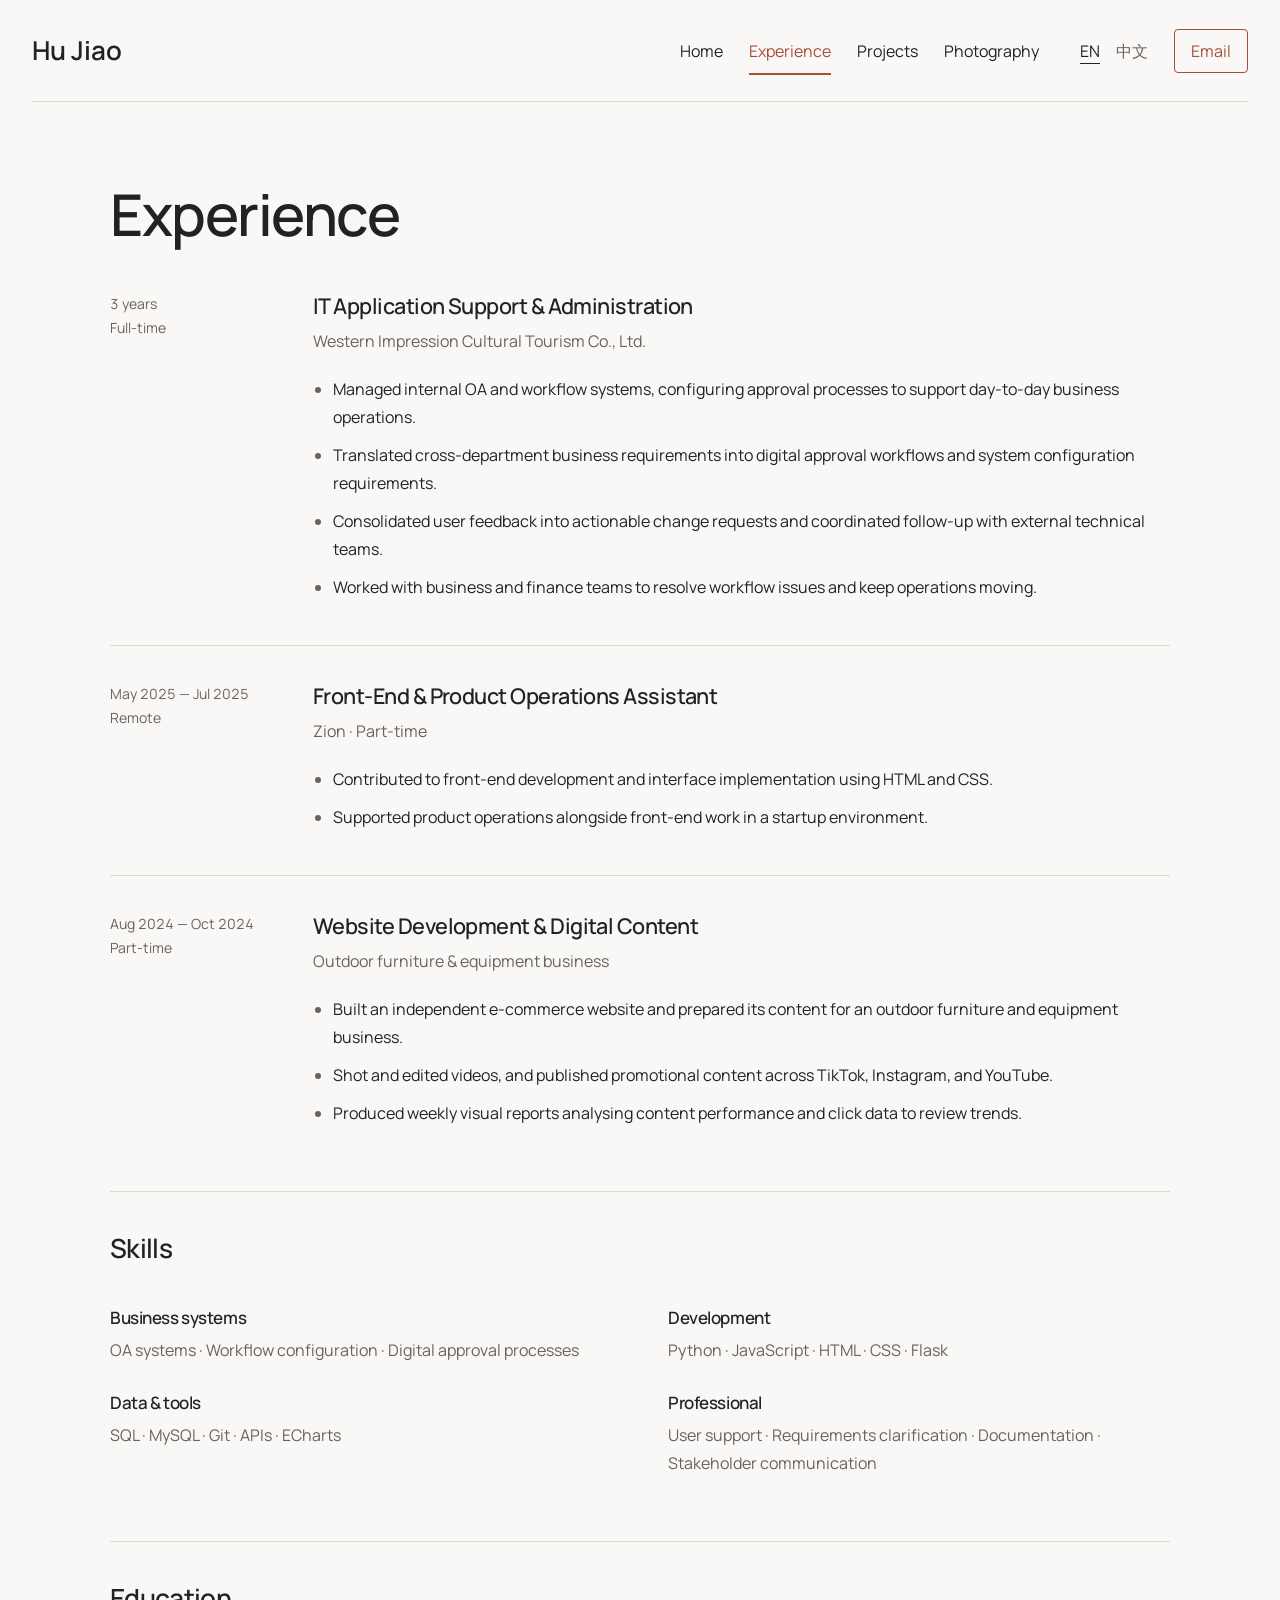
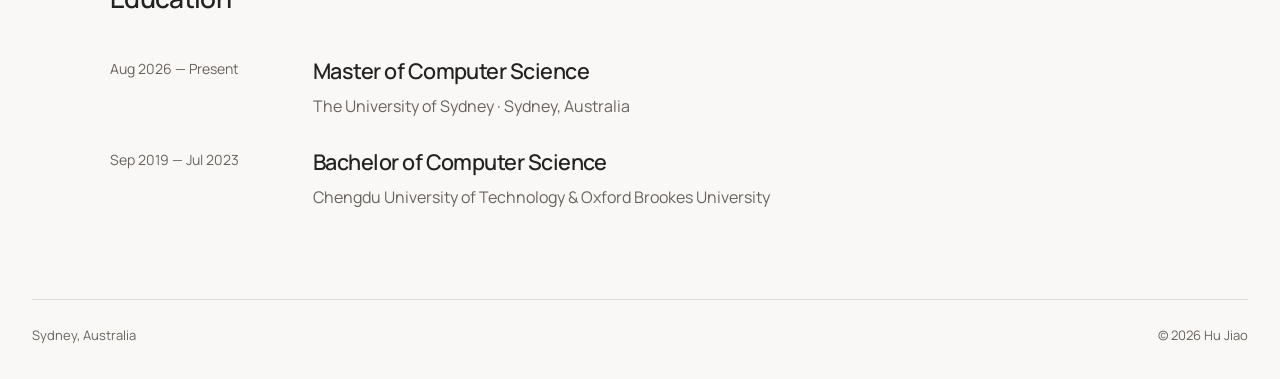
==== experience.html @ 00cbcf2a "Clarify application support role title in both languages" ====
<!doctype html>
<html lang="en">
  <head>
    <meta charset="UTF-8" />
    <!-- 在正文解析前处理旧链接和语言偏好；不隐藏正文，不等待外部脚本。 -->
    <script>
      (() => {
        const url = new URL(location.href);
        const explicit = url.searchParams.get("lang");
        const current = document.documentElement.lang;
        // 主地址默认英文；明确的中文页面或语言参数保留中文。
        const language = explicit === "en" || explicit === "zh-CN" ? explicit : current;
        if (language === current) return;
        const filename = url.pathname.split("/").pop() || "index.html";
        const base = filename.replace(/\.zh\.html$/, ".html");
        url.pathname = url.pathname.slice(0, url.pathname.lastIndexOf("/") + 1)
          + (language === "zh-CN" ? base.replace(/\.html$/, ".zh.html") : base);
        url.searchParams.set("lang", language);
        location.replace(url.href);
      })();
    </script>

    <meta name="viewport" content="width=device-width, initial-scale=1" />
    <meta name="description" content="Hu Jiao — computer science student working across practical software, business systems, and digital projects." />
    <title>Hu Jiao — Experience</title>
    <link rel="stylesheet" href="site.css" />
    <script src="site-content.js" defer></script>
    <script src="script.js" defer></script>
  </head>
  <body data-page="experience">
    <!--
      THESIS: A personal website, not a recruitment landing page.
      OWN-WORLD: Near-white, warm charcoal, restrained terracotta; Manrope and native Chinese type.
      STORY: Meet Hu Jiao, then explore experience, projects, and photography on separate pages.
      FIRST VIEWPORT: A balanced reading column, modest name, personal subtitle, bio and contact.
      FORM: User-approved white preview, with subsequently approved copy and independent pages.
    -->
    <a class="skip-link" href="#main" data-i18n="skip">Skip to main content</a>

    <header class="site-header">
      <a class="brand" href="index.html?lang=en" aria-label="Hu Jiao, home" data-i18n-aria="brandLabel">
        <span data-i18n="profileName">Hu Jiao</span>
      </a>

      <nav class="primary-nav" id="primary-nav" aria-label="Primary navigation" data-i18n-aria="navLabel">
        <a href="index.html?lang=en" data-page="home" data-i18n="navProfile">Home</a>
        <a href="experience.html?lang=en" data-page="experience" data-i18n="navExperience">Experience</a>
        <a href="projects.html?lang=en" data-page="projects" data-i18n="navProject">Projects</a>
        <a href="photography.html?lang=en" data-page="photography" data-i18n="navGallery">Photography</a>
      </nav>

      <div class="header-actions">
        <button class="mobile-menu-toggle" type="button" aria-expanded="false" aria-controls="primary-nav" data-i18n-aria="menuLabel" aria-label="Navigation menu">
          <svg viewBox="0 0 24 24" aria-hidden="true"><path d="M4 8h16M4 16h16" /></svg>
        </button>
        <div class="language-switcher" role="group" aria-label="Language" data-i18n-aria="languageLabel">
          <button type="button" data-lang="en" aria-pressed="true">EN</button>
          <button type="button" data-lang="zh-CN" aria-pressed="false">中文</button>
        </div>
        <a class="header-email" href="mailto:jiaohu368@gmail.com" data-i18n="contactShort">Email</a>
      </div>
    </header>

    <main id="main" class="page page-experience">
      <section class="resume-section section-observer" id="experience" aria-labelledby="experience-title">
        <header class="section-header">
          <h1 id="experience-title" data-i18n="experienceTitle">Experience</h1>
        </header>
        <div class="section-content timeline">
          <article class="timeline-item">
            <div class="timeline-meta">
              <time data-i18n="job1Date">3 years</time>
              <span data-i18n="job1Place">Full-time</span>
            </div>
            <div class="timeline-main">
              <h3 data-i18n="job1Title">IT Application Support &amp; Administration</h3>
              <p class="organization" data-i18n="job1Company">Western Impression Cultural Tourism Co., Ltd.</p>
              <ul>
                <li data-i18n="job1Bullet1">Managed internal OA and workflow systems, configuring approval processes to support day-to-day business operations.</li>
                <li data-i18n="job1Bullet2">Translated cross-department business requirements into digital approval workflows and system configuration requirements.</li>
                <li data-i18n="job1Bullet3">Consolidated user feedback into actionable change requests and coordinated follow-up with external technical teams.</li>
                <li data-i18n="job1Bullet4">Worked with business and finance teams to resolve workflow issues and keep operations moving.</li>
              </ul>
            </div>
          </article>

          <article class="timeline-item">
            <div class="timeline-meta">
              <time data-i18n="job2Date">May 2025 — Jul 2025</time>
              <span data-i18n="job2Place">Remote</span>
            </div>
            <div class="timeline-main">
              <h3 data-i18n="job2Title">Front-End & Product Operations Assistant</h3>
              <p class="organization" data-i18n="job2Company">Zion · Part-time</p>
              <ul>
                <li data-i18n="job2Bullet1">Contributed to front-end development and interface implementation using HTML and CSS.</li>
                <li data-i18n="job2Bullet2">Supported product operations alongside front-end work in a startup environment.</li>
              </ul>
            </div>
          </article>

          <article class="timeline-item">
            <div class="timeline-meta">
              <time data-i18n="job3Date">Aug 2024 — Oct 2024</time>
              <span data-i18n="job3Place">Part-time</span>
            </div>
            <div class="timeline-main">
              <h3 data-i18n="job3Title">Website Development & Digital Content</h3>
              <p class="organization" data-i18n="job3Company">Outdoor furniture & equipment business</p>
              <ul>
                <li data-i18n="job3Bullet1">Built an independent e-commerce website and prepared its content for an outdoor furniture and equipment business.</li>
                <li data-i18n="job3Bullet2">Shot and edited videos, and published promotional content across TikTok, Instagram, and YouTube.</li>
                <li data-i18n="job3Bullet3">Produced weekly visual reports analysing content performance and click data to review trends.</li>
              </ul>
            </div>
          </article>
        </div>
      </section>      <section class="resume-section section-observer" id="skills" aria-labelledby="skills-title">
        <header class="section-header">
          <h2 id="skills-title" data-i18n="skillsTitle">Skills</h2>
        </header>
        <div class="section-content skill-groups">
          <div class="skill-group">
            <h3 data-i18n="businessSystems">Business systems</h3>
            <p data-i18n="businessSystemsList">OA systems · Workflow configuration · Digital approval processes</p>
          </div>
          <div class="skill-group">
            <h3 data-i18n="development">Development</h3>
            <p>Python · JavaScript · HTML · CSS · Flask</p>
          </div>
          <div class="skill-group">
            <h3 data-i18n="dataTools">Data & tools</h3>
            <p>SQL · MySQL · Git · APIs · ECharts</p>
          </div>
          <div class="skill-group">
            <h3 data-i18n="professionalSkills">Professional</h3>
            <p data-i18n="professionalSkillsList">User support · Requirements clarification · Documentation · Stakeholder communication</p>
          </div>
        </div>
      </section>      <section class="resume-section section-observer" id="education" aria-labelledby="education-title">
        <header class="section-header">
          <h2 id="education-title" data-i18n="educationTitle">Education</h2>
        </header>
        <div class="section-content education-list">
          <article>
            <time data-i18n="mastersDate">Aug 2026 — Present</time>
            <div>
              <h3 data-i18n="mastersName">Master of Computer Science</h3>
              <p data-i18n="mastersSchool">The University of Sydney · Sydney, Australia</p>
            </div>
          </article>
          <article>
            <time data-i18n="bachelorsDate">Sep 2019 — Jul 2023</time>
            <div>
              <h3 data-i18n="bachelorsName">Bachelor of Computer Science</h3>
              <p data-i18n="bachelorsSchool">Chengdu University of Technology & Oxford Brookes University</p>
            </div>
          </article>
        </div>
      </section>
    </main>
    <footer class="site-footer">
      <p data-i18n="location">Sydney, Australia</p>
      <p>© <span id="year"></span> <span data-i18n="profileName">Hu Jiao</span></p>
    </footer>
  </body>
</html>
---- site.css ----
/* 公共样式：四个独立页面共享。近白底 + 陶土色；不使用滚动吸附。 */
@font-face { font-family: Manrope; src: url('assets/fonts/Manrope-Variable.ttf') format('truetype'); font-weight: 400 800; font-display: swap; }
:root { --paper: #f9f8f6; --ink: #222222; --muted: #69635e; --accent: #a64f38; --line: #dedad5; --soft: #f5f3f0; --ease: cubic-bezier(.16,1,.3,1); }
* { box-sizing: border-box; }
html { scroll-behavior: smooth; scrollbar-color: #b5aaa2 var(--paper); }
body { margin: 0; background: var(--paper); color: var(--ink); font: 16px/1.75 Manrope,'PingFang SC','Microsoft YaHei',sans-serif; }
body.is-zh { font-family: 'PingFang SC','Microsoft YaHei',Manrope,sans-serif; line-height: 1.9; }
::selection { background: #edd9cf; color: var(--ink); }
a { color: inherit; text-underline-offset: 5px; }
button { font: inherit; color: inherit; cursor: pointer; }
:focus-visible { outline: 2px solid var(--accent); outline-offset: 5px; }
svg { width: 20px; height: 20px; fill: none; stroke: currentColor; stroke-width: 1.6; }
h1,h2,h3,h4,p { margin: 0; }
h1,h2,h3 { font-weight: 550; letter-spacing: -.025em; line-height: 1.25; text-wrap: balance; }
h1 { font-size: clamp(2.6rem,5vw,3.6rem); }
h2 { font-size: 1.65rem; }
h3 { font-size: 1.35rem; }
.is-zh h1,.is-zh h2,.is-zh h3 { letter-spacing: 0; }
.skip-link { position: absolute; top: -100px; left: 20px; padding: 12px; background: var(--ink); color: white; z-index: 20; }
.skip-link:focus { top: 10px; }
/* 导航与语言 */
.site-header { max-width: 1240px; margin: auto; min-height: 102px; padding: 20px 0; display: flex; align-items: center; gap: 32px; border-bottom: 1px solid var(--line); }
.brand { font-size: 26px; font-weight: 600; text-decoration: none; margin-right: auto; white-space: nowrap; }
.primary-nav { display: flex; gap: 26px; }
.primary-nav a { position: relative; display: block; padding: 10px 0; text-decoration: none; }
.primary-nav a::after { content: ''; position: absolute; bottom: 0; left: 0; width: 100%; height: 2px; background: var(--accent); transform: scaleX(0); transform-origin: left; transition: transform 220ms var(--ease); }
.primary-nav a:hover::after,.primary-nav a[aria-current]::after { transform: scaleX(1); }
.primary-nav a[aria-current],.primary-nav a:hover { color: var(--accent); }
.header-actions { display: flex; align-items: center; gap: 22px; }
.language-switcher { display: flex; align-items: center; gap: 3px; }
.language-switcher button { border: 0; background: none; min-height: 44px; min-width: 38px; padding: 4px; color: var(--muted); }
.language-switcher button[aria-pressed=true] { color: var(--ink); text-decoration: underline; text-underline-offset: 6px; }
.header-email { border: 1px solid var(--accent); color: var(--accent); padding: 7px 16px; text-decoration: none; border-radius: 4px; }
.mobile-menu-toggle { display: none; border: 0; background: none; width: 44px; height: 44px; align-items: center; justify-content: center; }
/* 首页：介绍为主，不重复导航，不摆空白作品卡。 */
.page { max-width: 1060px; margin: 0 auto; padding: 76px 0 88px; animation: arrive 420ms var(--ease) both; }
.page-home { max-width: 1240px; padding: 90px 0 0; }
.home-intro { max-width: 820px; margin-inline: auto; padding-bottom: 96px; }
.home-intro .intro-copy { max-width: 820px; color: #454545; }
.home-story { display: grid; grid-template-columns: .85fr 1.15fr; gap: 64px; padding: 60px 0; border-top: 1px solid var(--line); }
.home-story h2 { font-size: clamp(1.5rem, 2.6vw, 2rem); }
.home-story-copy { max-width: 65ch; font-size: 18px; color: #454545; }
.story-link { display: inline-flex; align-items: center; gap: 8px; color: var(--accent); margin-top: 24px; text-decoration: none; }
.story-link:hover { text-decoration: underline; }
@media (max-width: 600px) {
  .home-intro { padding-bottom: 56px; }
  .home-story { grid-template-columns: 1fr; gap: 20px; padding: 36px 0; }
  .home-story-copy { font-size: 17px; }
}
.home-intro h1 { margin-bottom: 16px; }
.hero-subtitle { font-size: clamp(1.4rem,3vw,2rem); line-height: 1.4; letter-spacing: -.02em; }
.intro-copy { margin-top: 32px; font-size: 19px; line-height: 1.8; max-width: 68ch; }
.intro-copy p + p { margin-top: 22px; }
.contact-row { display: flex; align-items: center; flex-wrap: wrap; gap: 24px; margin-top: 36px; }
.contact-button { display: inline-flex; align-items: center; justify-content: center; gap: 14px; padding: 12px 21px; border-radius: 4px; background: var(--accent); color: white; text-decoration: none; transition: background 180ms,transform 220ms var(--ease); }
.contact-button:hover { background: #853d2b; transform: translateY(-2px); }
.plain-email { text-decoration: none; overflow-wrap: anywhere; }
.plain-email:hover { color: var(--accent); text-decoration: underline; }
.site-footer { max-width: 1240px; margin: auto; border-top: 1px solid var(--line); padding: 24px 0 32px; display: flex; justify-content: space-between; gap: 20px; color: var(--muted); font-size: 13px; }
/* 经历：职责、技能、教育分开编排。 */
.section-header { margin-bottom: 42px; }
.resume-section + .resume-section { border-top: 1px solid var(--line); margin-top: 64px; padding-top: 40px; }
.timeline-item { display: grid; grid-template-columns: 165px 1fr; gap: 38px; }
.timeline-item + .timeline-item { margin-top: 44px; padding-top: 36px; border-top: 1px solid var(--line); }
.timeline-meta { display: flex; flex-direction: column; color: var(--muted); font-size: 14px; font-variant-numeric: tabular-nums; }
.organization { color: var(--muted); margin-top: 8px; }
.timeline-main ul,.project-deliverables ul { padding-left: 20px; margin: 20px 0 0; }
li + li { margin-top: 10px; }
li::marker { color: var(--muted); }
.skill-groups { display: grid; grid-template-columns: 1fr 1fr; gap: 28px 56px; }
.skill-group h3 { font-size: 17px; margin-bottom: 8px; }
.skill-group p { color: var(--muted); }
.education-list article { display: grid; grid-template-columns: 165px 1fr; gap: 38px; }
.education-list article + article { margin-top: 28px; }
.education-list time { color: var(--muted); font-size: 14px; }
.education-list p { color: var(--muted); margin-top: 8px; }
/* 项目：纯文字短案例，说明项目边界。 */
.project-case-card { display: grid; grid-template-columns: 1.1fr 1fr; gap: 36px 56px; }
.project-heading h3 { font-size: clamp(1.7rem,3vw,2.4rem); }
.project-subtitle { margin-top: 16px; }
.project-meta { color: var(--muted); font-size: 14px; margin-top: 8px; }
.project-case-summary { padding-top: 4px; }
.tech-list { display: flex; flex-wrap: wrap; gap: 6px 18px; list-style: none; padding: 0; margin-top: 24px; color: var(--muted); font-size: 13px; }
.tech-list li + li { margin-top: 0; }
.project-deliverables { grid-column: 1 / -1; padding: 32px 0; border-top: 1px solid var(--line); }
.project-deliverables h4 { font-size: 18px; font-weight: 550; }
.project-status { grid-column: 1 / -1; color: var(--muted); background: var(--soft); padding: 22px 26px; }
/* 摄影：gallery-data.js 管理专题；缺失照片不生成假图。 */
.gallery-intro { max-width: 65ch; font-size: 18px; margin-bottom: 48px; }
.gallery-album + .gallery-album { margin-top: 56px; padding-top: 32px; border-top: 1px solid var(--line); }
.gallery-album-description { color: var(--muted); font-size: 14px; white-space: pre-line; margin-top: 10px; margin-bottom: 24px; }
.gallery-grid { display: grid; grid-template-columns: 1fr 1fr; gap: 30px; }
.gallery-empty { color: var(--muted); grid-column: 1 / -1; padding: 24px 0; border-block: 1px solid var(--line); font-size: 14px; }
.gallery-preview { display: block; padding: 0; border: 0; background: none; width: 100%; overflow: hidden; }
.gallery-media { display: block; width: 100%; height: auto; transition: transform 350ms var(--ease); }
.gallery-card:last-child:nth-child(odd) { grid-column: 1 / -1; }
.gallery-preview:hover .gallery-media { transform: scale(1.025); }
.gallery-caption { margin-top: 12px; font-size: 14px; color: var(--muted); }
.lightbox { width: min(1000px,94vw); max-height: 92dvh; padding: 48px 24px 24px; border: 1px solid var(--line); background: var(--paper); color: var(--ink); }
.lightbox::backdrop { background: rgb(30 27 24 / .78); }
body:has(dialog[open]) { overflow: hidden; }
.lightbox-close { position: absolute; right: 8px; top: 4px; width: 44px; height: 44px; border: 0; background: transparent; }
.lightbox-media { display: block; width: 100%; max-height: 65dvh; object-fit: contain; }
.lightbox-copy { margin-top: 16px; }
.lightbox-copy h2 { font-size: 18px; }
.gallery-badge { font-size: 13px; color: var(--muted); }
/* 轻盈感来自一次短过渡，不阻止滚动或点击。 */
@keyframes arrive { from { opacity: .7; transform: translateY(8px); } to { opacity: 1; transform: translateY(0); } }
@view-transition { navigation: auto; }
::view-transition-old(root),::view-transition-new(root) { animation-duration: 180ms; }
@media (max-width: 1320px) {
  .site-header,.site-footer { margin-inline: 32px; }
  .page { margin-inline: auto; width: calc(100% - 96px); }
}
@media (max-width: 900px) {
  .site-header { position: relative; flex-wrap: wrap; gap: 12px; min-height: 84px; }
  .mobile-menu-toggle { display: inline-flex; }
  .primary-nav { display: none; order: 3; width: 100%; padding-top: 12px; grid-template-columns: 1fr 1fr; gap: 8px 24px; }
  .primary-nav.is-open { display: grid; }
  .header-actions { gap: 10px; }
  .page { width: calc(100% - 64px); padding-top: 56px; }
  .page-home { max-width: 680px; }
  .project-case-card { gap: 28px; }
}
@media (max-width: 600px) {
  .site-header,.site-footer { margin-inline: 20px; }
  .brand { font-size: 22px; }
  .header-email { display: none; }
  .header-actions { gap: 3px; }
  .page { width: calc(100% - 40px); padding: 44px 0 56px; }
  .hero-subtitle { font-size: 23px; }
  .intro-copy { font-size: 17px; margin-top: 26px; }
  .contact-row { gap: 18px; align-items: flex-start; flex-direction: column; }
  .section-header { margin-bottom: 30px; }
  .timeline-item,.education-list article,.project-case-card,.skill-groups,.gallery-grid { grid-template-columns: 1fr; gap: 18px; }
  .timeline-meta { flex-direction: row; gap: 16px; flex-wrap: wrap; }
  .resume-section + .resume-section { margin-top: 44px; padding-top: 30px; }
  .project-deliverables { padding: 24px 0; }
  .gallery-intro { font-size: 17px; }
  .site-footer { font-size: 12px; }
}
@media (prefers-reduced-motion: reduce) {
  html { scroll-behavior: auto; }
  *,*::before,*::after { animation: none !important; transition: none !important; }
  ::view-transition-old(root),::view-transition-new(root) { animation: none; }
}
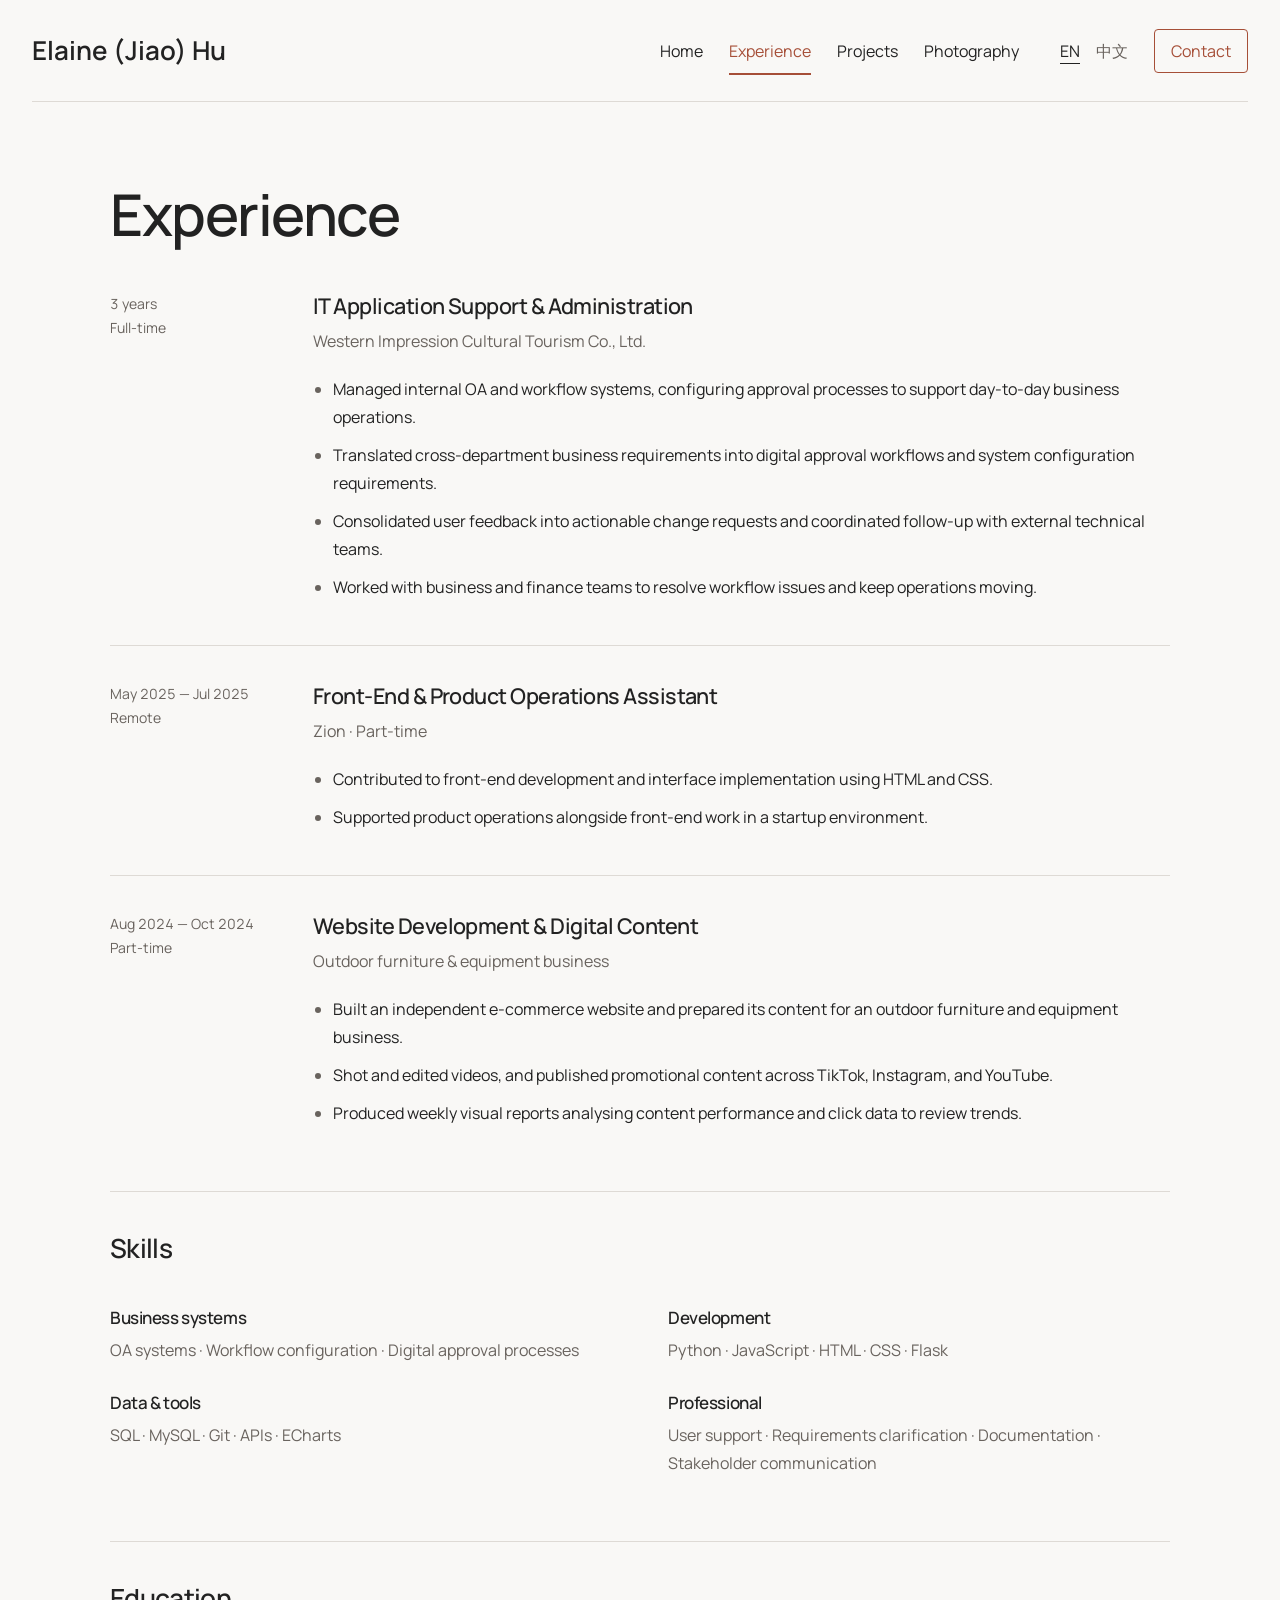
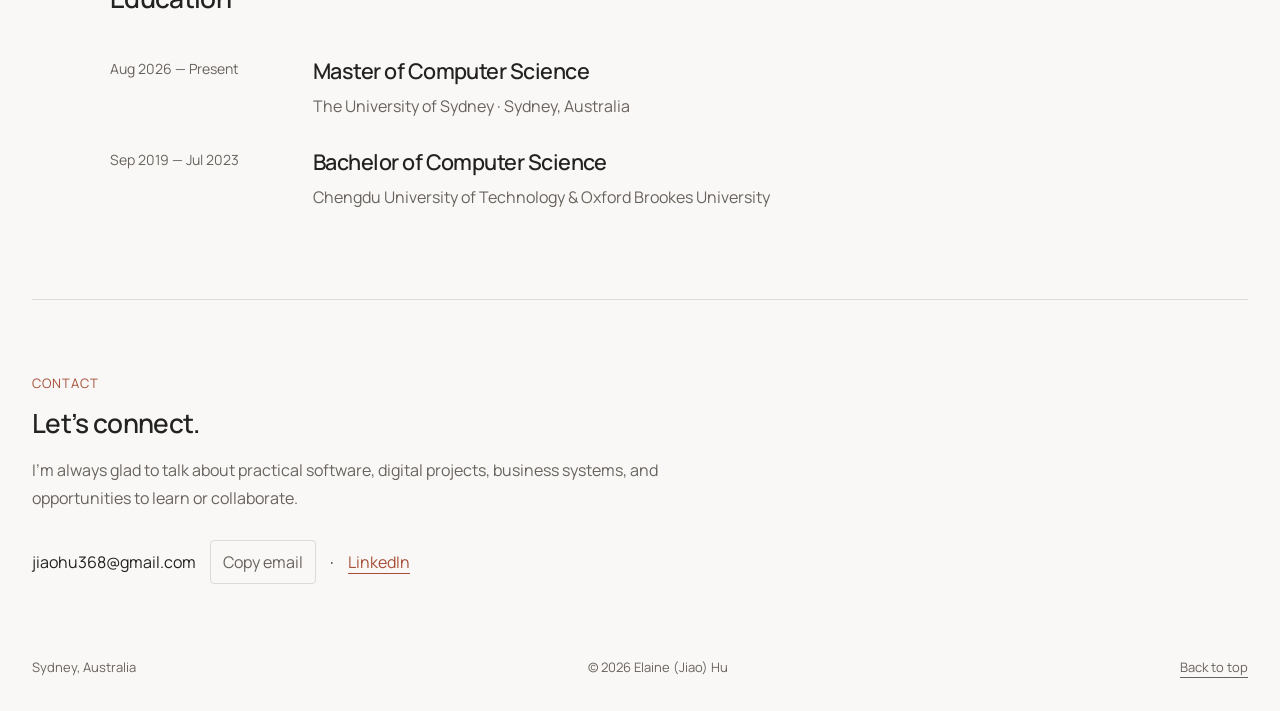
==== commit 0d72c8f3: "Add contact footer and copy email interactions" ====
--- a/experience.html
+++ b/experience.html
@@ -21,8 +21,8 @@
     </script>
 
     <meta name="viewport" content="width=device-width, initial-scale=1" />
-    <meta name="description" content="Hu Jiao — computer science student working across practical software, business systems, and digital projects." />
-    <title>Hu Jiao — Experience</title>
+    <meta name="description" content="Elaine (Jiao) Hu — computer science student working across practical software, business systems, and digital projects." />
+    <title>Elaine (Jiao) Hu — Experience</title>
     <link rel="stylesheet" href="site.css" />
     <script src="site-content.js" defer></script>
     <script src="script.js" defer></script>
@@ -38,8 +38,8 @@
     <a class="skip-link" href="#main" data-i18n="skip">Skip to main content</a>
 
     <header class="site-header">
-      <a class="brand" href="index.html?lang=en" aria-label="Hu Jiao, home" data-i18n-aria="brandLabel">
-        <span data-i18n="profileName">Hu Jiao</span>
+      <a class="brand" href="index.html?lang=en" aria-label="Elaine (Jiao) Hu, home" data-i18n-aria="brandLabel">
+        <span data-i18n="profileName">Elaine (Jiao) Hu</span>
       </a>
 
       <nav class="primary-nav" id="primary-nav" aria-label="Primary navigation" data-i18n-aria="navLabel">
@@ -57,7 +57,7 @@
           <button type="button" data-lang="en" aria-pressed="true">EN</button>
           <button type="button" data-lang="zh-CN" aria-pressed="false">中文</button>
         </div>
-        <a class="header-email" href="mailto:jiaohu368@gmail.com" data-i18n="contactShort">Email</a>
+        <a class="header-email" href="#contact" data-i18n="contactShort">Contact</a>
       </div>
     </header>
 
@@ -159,9 +159,23 @@
         </div>
       </section>
     </main>
-    <footer class="site-footer">
-      <p data-i18n="location">Sydney, Australia</p>
-      <p>© <span id="year"></span> <span data-i18n="profileName">Hu Jiao</span></p>
+    <footer id="contact" class="contact-footer" aria-labelledby="contact-title">
+      <div class="contact-footer-main">
+        <p class="contact-eyebrow" data-i18n="contactEyebrow">Contact</p>
+        <h2 id="contact-title" data-i18n="contactTitle">Let’s connect.</h2>
+        <p class="contact-footer-body" data-i18n="contactBody">I’m always glad to talk about practical software, digital projects, business systems, and opportunities to learn or collaborate.</p>
+        <div class="contact-footer-links">
+          <a class="plain-email" href="mailto:jiaohu368@gmail.com">jiaohu368@gmail.com</a>
+          <button class="copy-email" type="button"><span data-i18n="copyEmail">Copy email</span></button>
+          <span aria-hidden="true">·</span>
+          <a class="linkedin-link" href="https://www.linkedin.com/in/elaine-jiao-hu/" target="_blank" rel="noopener noreferrer" data-i18n="linkedinLabel">LinkedIn</a>
+        </div>
+      </div>
+      <div class="contact-footer-meta">
+        <p data-i18n="location">Sydney, Australia</p>
+        <p>© <span id="year"></span> <span data-i18n="profileName">Elaine (Jiao) Hu</span></p>
+        <a href="#main" data-i18n="backToTop">Back to top</a>
+      </div>
     </footer>
   </body>
 </html>
--- a/site.css
+++ b/site.css
@@ -56,7 +56,17 @@
 .contact-button:hover { background: #853d2b; transform: translateY(-2px); }
 .plain-email { text-decoration: none; overflow-wrap: anywhere; }
 .plain-email:hover { color: var(--accent); text-decoration: underline; }
-.site-footer { max-width: 1240px; margin: auto; border-top: 1px solid var(--line); padding: 24px 0 32px; display: flex; justify-content: space-between; gap: 20px; color: var(--muted); font-size: 13px; }
+.contact-footer { max-width: 1240px; margin: 0 auto; border-top: 1px solid var(--line); padding: 72px 0 32px; }
+.contact-footer-main { max-width: 680px; }
+.contact-eyebrow { color: var(--accent); font-size: 13px; letter-spacing: .08em; text-transform: uppercase; }
+.contact-footer h2 { margin-top: 12px; }
+.contact-footer-body { max-width: 65ch; color: var(--muted); margin-top: 16px; }
+.contact-footer-links { display: flex; align-items: center; flex-wrap: wrap; gap: 14px; margin-top: 28px; }
+.copy-email { border: 1px solid var(--line); background: transparent; padding: 7px 12px; color: var(--muted); border-radius: 4px; }
+.copy-email:hover { color: var(--accent); border-color: var(--accent); }
+.linkedin-link { color: var(--accent); }
+.contact-footer-meta { display: flex; align-items: center; justify-content: space-between; gap: 20px; margin-top: 72px; color: var(--muted); font-size: 13px; }
+.contact-footer-meta a { color: inherit; }
 /* 经历：职责、技能、教育分开编排。 */
 .section-header { margin-bottom: 42px; }
 .resume-section + .resume-section { border-top: 1px solid var(--line); margin-top: 64px; padding-top: 40px; }
@@ -77,6 +87,11 @@
 /* 项目：纯文字短案例，说明项目边界。 */
 .project-case-card { display: grid; grid-template-columns: 1.1fr 1fr; gap: 36px 56px; }
 .project-heading h3 { font-size: clamp(1.7rem,3vw,2.4rem); }
+.project-link-entry { display: flex; align-items: center; justify-content: space-between; flex-wrap: wrap; gap: 16px 32px; padding-bottom: 40px; margin-bottom: 40px; border-bottom: 1px solid var(--line); }
+.project-link-entry h3 { font-size: clamp(1.7rem,3vw,2.4rem); }
+.project-external-link { display: inline-flex; align-items: center; gap: 10px; min-height: 44px; color: var(--accent); text-underline-offset: 5px; }
+.project-external-link:hover { text-decoration: underline; }
+.project-external-link svg { flex-shrink: 0; }
 .project-subtitle { margin-top: 16px; }
 .project-meta { color: var(--muted); font-size: 14px; margin-top: 8px; }
 .project-case-summary { padding-top: 4px; }
@@ -109,7 +124,7 @@
 @view-transition { navigation: auto; }
 ::view-transition-old(root),::view-transition-new(root) { animation-duration: 180ms; }
 @media (max-width: 1320px) {
-  .site-header,.site-footer { margin-inline: 32px; }
+  .site-header,.contact-footer { margin-inline: 32px; }
   .page { margin-inline: auto; width: calc(100% - 96px); }
 }
 @media (max-width: 900px) {
@@ -123,7 +138,7 @@
   .project-case-card { gap: 28px; }
 }
 @media (max-width: 600px) {
-  .site-header,.site-footer { margin-inline: 20px; }
+  .site-header,.contact-footer { margin-inline: 20px; }
   .brand { font-size: 22px; }
   .header-email { display: none; }
   .header-actions { gap: 3px; }
@@ -137,7 +152,8 @@
   .resume-section + .resume-section { margin-top: 44px; padding-top: 30px; }
   .project-deliverables { padding: 24px 0; }
   .gallery-intro { font-size: 17px; }
-  .site-footer { font-size: 12px; }
+  .contact-footer { padding-top: 56px; }
+  .contact-footer-meta { align-items: flex-start; flex-direction: column; gap: 10px; margin-top: 52px; font-size: 12px; }
 }
 @media (prefers-reduced-motion: reduce) {
   html { scroll-behavior: auto; }
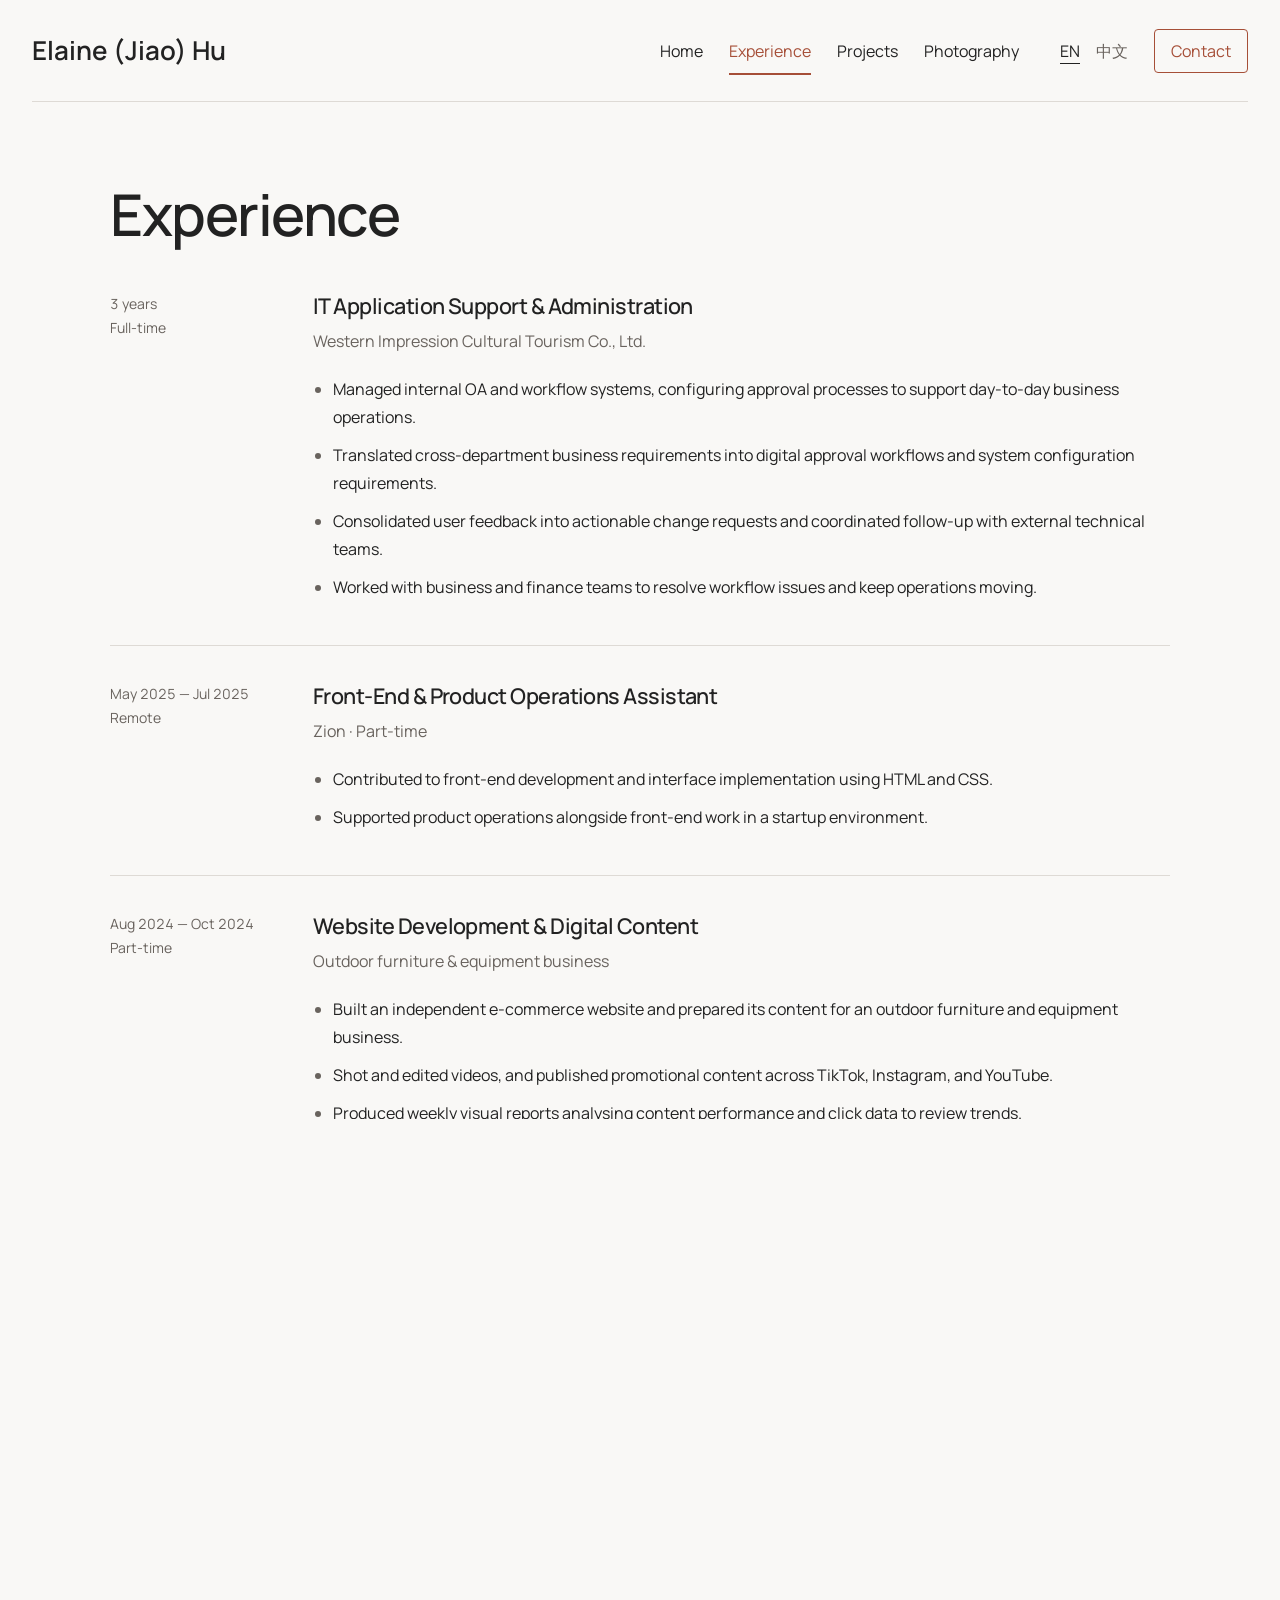
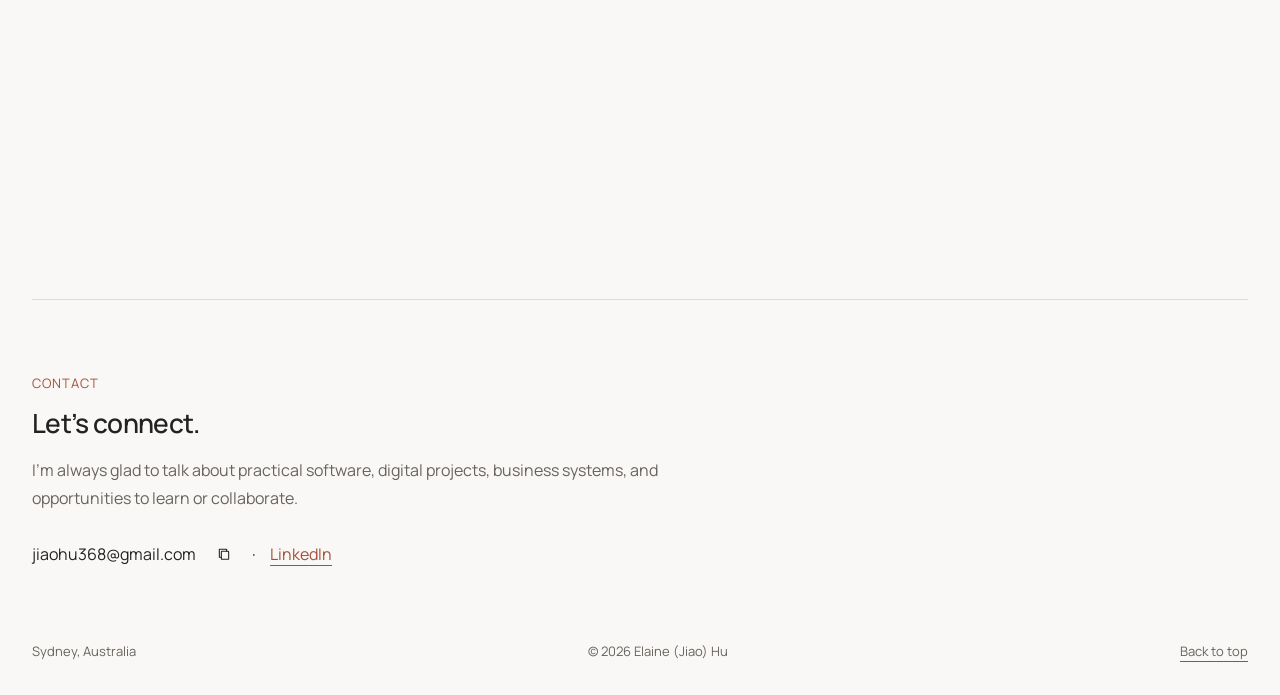
==== commit 746d02c3: "Use compact copy icons in contact footer" ====
--- a/experience.html
+++ b/experience.html
@@ -166,9 +166,9 @@
         <p class="contact-footer-body" data-i18n="contactBody">I’m always glad to talk about practical software, digital projects, business systems, and opportunities to learn or collaborate.</p>
         <div class="contact-footer-links">
           <a class="plain-email" href="mailto:jiaohu368@gmail.com">jiaohu368@gmail.com</a>
-          <button class="copy-email" type="button"><span data-i18n="copyEmail">Copy email</span></button>
+          <button class="copy-email hero-copy-email" type="button" aria-label="Copy email" title="Copy email" data-copy-compact="true"><svg class="copy-symbol" width="16" height="16" viewBox="0 0 24 24" fill="none" stroke="currentColor" aria-hidden="true"><rect x="8" y="8" width="11" height="12" rx="1"/><path d="M16 8V5H5v12h3"/></svg><span class="copy-check" aria-hidden="true">✓</span></button>
           <span aria-hidden="true">·</span>
-          <a class="linkedin-link" href="https://www.linkedin.com/in/elaine-jiao-hu/" target="_blank" rel="noopener noreferrer" data-i18n="linkedinLabel">LinkedIn</a>
+          <a class="linkedin-link" href="https://www.linkedin.com/in/elaine-hu-07b7482a6/" target="_blank" rel="noopener noreferrer" data-i18n="linkedinLabel">LinkedIn</a>
         </div>
       </div>
       <div class="contact-footer-meta">
--- a/site.css
+++ b/site.css
@@ -51,7 +51,15 @@
 .hero-subtitle { font-size: clamp(1.4rem,3vw,2rem); line-height: 1.4; letter-spacing: -.02em; }
 .intro-copy { margin-top: 32px; font-size: 19px; line-height: 1.8; max-width: 68ch; }
 .intro-copy p + p { margin-top: 22px; }
-.contact-row { display: flex; align-items: center; flex-wrap: wrap; gap: 24px; margin-top: 36px; }
+.contact-row { display: flex; flex-direction: column; align-items: flex-start; gap: 18px; margin-top: 36px; }
+.contact-details { display: flex; align-items: center; flex-wrap: wrap; gap: 18px; color: var(--muted); font-size: 16px; }
+.contact-details .plain-email,.contact-details .linkedin-link { color: inherit; }
+.hero-copy-email { display: inline-flex; align-items: center; justify-content: center; width: 28px; height: 28px; padding: 6px; border: 0; background: transparent; color: inherit; }
+.hero-copy-email:hover { color: inherit; background: var(--soft); }
+.copy-symbol { display: block; width: 16px; height: 16px; fill: none; stroke: currentColor; stroke-width: 1.6; stroke-linecap: round; stroke-linejoin: round; }
+.copy-check { display: none; font-size: 18px; line-height: 1; }
+.hero-copy-email.is-copied .copy-symbol { display: none; }
+.hero-copy-email.is-copied .copy-check { display: inline; color: var(--accent); }
 .contact-button { display: inline-flex; align-items: center; justify-content: center; gap: 14px; padding: 12px 21px; border-radius: 4px; background: var(--accent); color: white; text-decoration: none; transition: background 180ms,transform 220ms var(--ease); }
 .contact-button:hover { background: #853d2b; transform: translateY(-2px); }
 .plain-email { text-decoration: none; overflow-wrap: anywhere; }
@@ -64,6 +72,8 @@
 .contact-footer-links { display: flex; align-items: center; flex-wrap: wrap; gap: 14px; margin-top: 28px; }
 .copy-email { border: 1px solid var(--line); background: transparent; padding: 7px 12px; color: var(--muted); border-radius: 4px; }
 .copy-email:hover { color: var(--accent); border-color: var(--accent); }
+.copy-email.hero-copy-email { width: 28px; height: 28px; padding: 6px; border: 0; border-radius: 4px; color: inherit; background: transparent; }
+.copy-email.hero-copy-email:hover { color: inherit; border: 0; background: var(--soft); }
 .linkedin-link { color: var(--accent); }
 .contact-footer-meta { display: flex; align-items: center; justify-content: space-between; gap: 20px; margin-top: 72px; color: var(--muted); font-size: 13px; }
 .contact-footer-meta a { color: inherit; }
@@ -84,20 +94,20 @@
 .education-list article + article { margin-top: 28px; }
 .education-list time { color: var(--muted); font-size: 14px; }
 .education-list p { color: var(--muted); margin-top: 8px; }
-/* 项目：纯文字短案例，说明项目边界。 */
-.project-case-card { display: grid; grid-template-columns: 1.1fr 1fr; gap: 36px 56px; }
-.project-heading h3 { font-size: clamp(1.7rem,3vw,2.4rem); }
-.project-link-entry { display: flex; align-items: center; justify-content: space-between; flex-wrap: wrap; gap: 16px 32px; padding-bottom: 40px; margin-bottom: 40px; border-bottom: 1px solid var(--line); }
-.project-link-entry h3 { font-size: clamp(1.7rem,3vw,2.4rem); }
+/* 项目：统一卡片组件，项目之间保持清晰的阅读间距。 */
+.portfolio-list { display: grid; gap: 40px; }
+.project-card { padding: 32px; border: 1px solid var(--line); background: var(--soft); }
+.project-card-header { display: flex; align-items: flex-start; justify-content: space-between; gap: 24px; }
+.project-card-header h3 { font-size: clamp(1.7rem,3vw,2.4rem); }
 .project-external-link { display: inline-flex; align-items: center; gap: 10px; min-height: 44px; color: var(--accent); text-underline-offset: 5px; }
 .project-external-link:hover { text-decoration: underline; }
 .project-external-link svg { flex-shrink: 0; }
-.project-subtitle { margin-top: 16px; }
 .project-meta { color: var(--muted); font-size: 14px; margin-top: 8px; }
-.project-case-summary { padding-top: 4px; }
-.tech-list { display: flex; flex-wrap: wrap; gap: 6px 18px; list-style: none; padding: 0; margin-top: 24px; color: var(--muted); font-size: 13px; }
+.project-card-summary { margin-top: 24px; max-width: 72ch; }
+.tech-list { display: flex; flex-wrap: wrap; gap: 8px; list-style: none; padding: 0; margin-top: 24px; color: var(--muted); font-size: 13px; }
+.tech-list li { border: 1px solid var(--line); background: var(--paper); border-radius: 999px; padding: 4px 11px; }
 .tech-list li + li { margin-top: 0; }
-.project-deliverables { grid-column: 1 / -1; padding: 32px 0; border-top: 1px solid var(--line); }
+.project-deliverables { padding-top: 28px; margin-top: 28px; border-top: 1px solid var(--line); }
 .project-deliverables h4 { font-size: 18px; font-weight: 550; }
 .project-status { grid-column: 1 / -1; color: var(--muted); background: var(--soft); padding: 22px 26px; }
 /* 摄影：gallery-data.js 管理专题；缺失照片不生成假图。 */
@@ -135,7 +145,7 @@
   .header-actions { gap: 10px; }
   .page { width: calc(100% - 64px); padding-top: 56px; }
   .page-home { max-width: 680px; }
-  .project-case-card { gap: 28px; }
+  .project-card { padding: 26px; }
 }
 @media (max-width: 600px) {
   .site-header,.contact-footer { margin-inline: 20px; }
@@ -147,10 +157,12 @@
   .intro-copy { font-size: 17px; margin-top: 26px; }
   .contact-row { gap: 18px; align-items: flex-start; flex-direction: column; }
   .section-header { margin-bottom: 30px; }
-  .timeline-item,.education-list article,.project-case-card,.skill-groups,.gallery-grid { grid-template-columns: 1fr; gap: 18px; }
+  .timeline-item,.education-list article,.skill-groups,.gallery-grid { grid-template-columns: 1fr; gap: 18px; }
   .timeline-meta { flex-direction: row; gap: 16px; flex-wrap: wrap; }
   .resume-section + .resume-section { margin-top: 44px; padding-top: 30px; }
-  .project-deliverables { padding: 24px 0; }
+  .project-card { padding: 22px; }
+  .project-card-header { flex-direction: column; gap: 10px; }
+  .project-deliverables { padding-top: 24px; margin-top: 24px; }
   .gallery-intro { font-size: 17px; }
   .contact-footer { padding-top: 56px; }
   .contact-footer-meta { align-items: flex-start; flex-direction: column; gap: 10px; margin-top: 52px; font-size: 12px; }
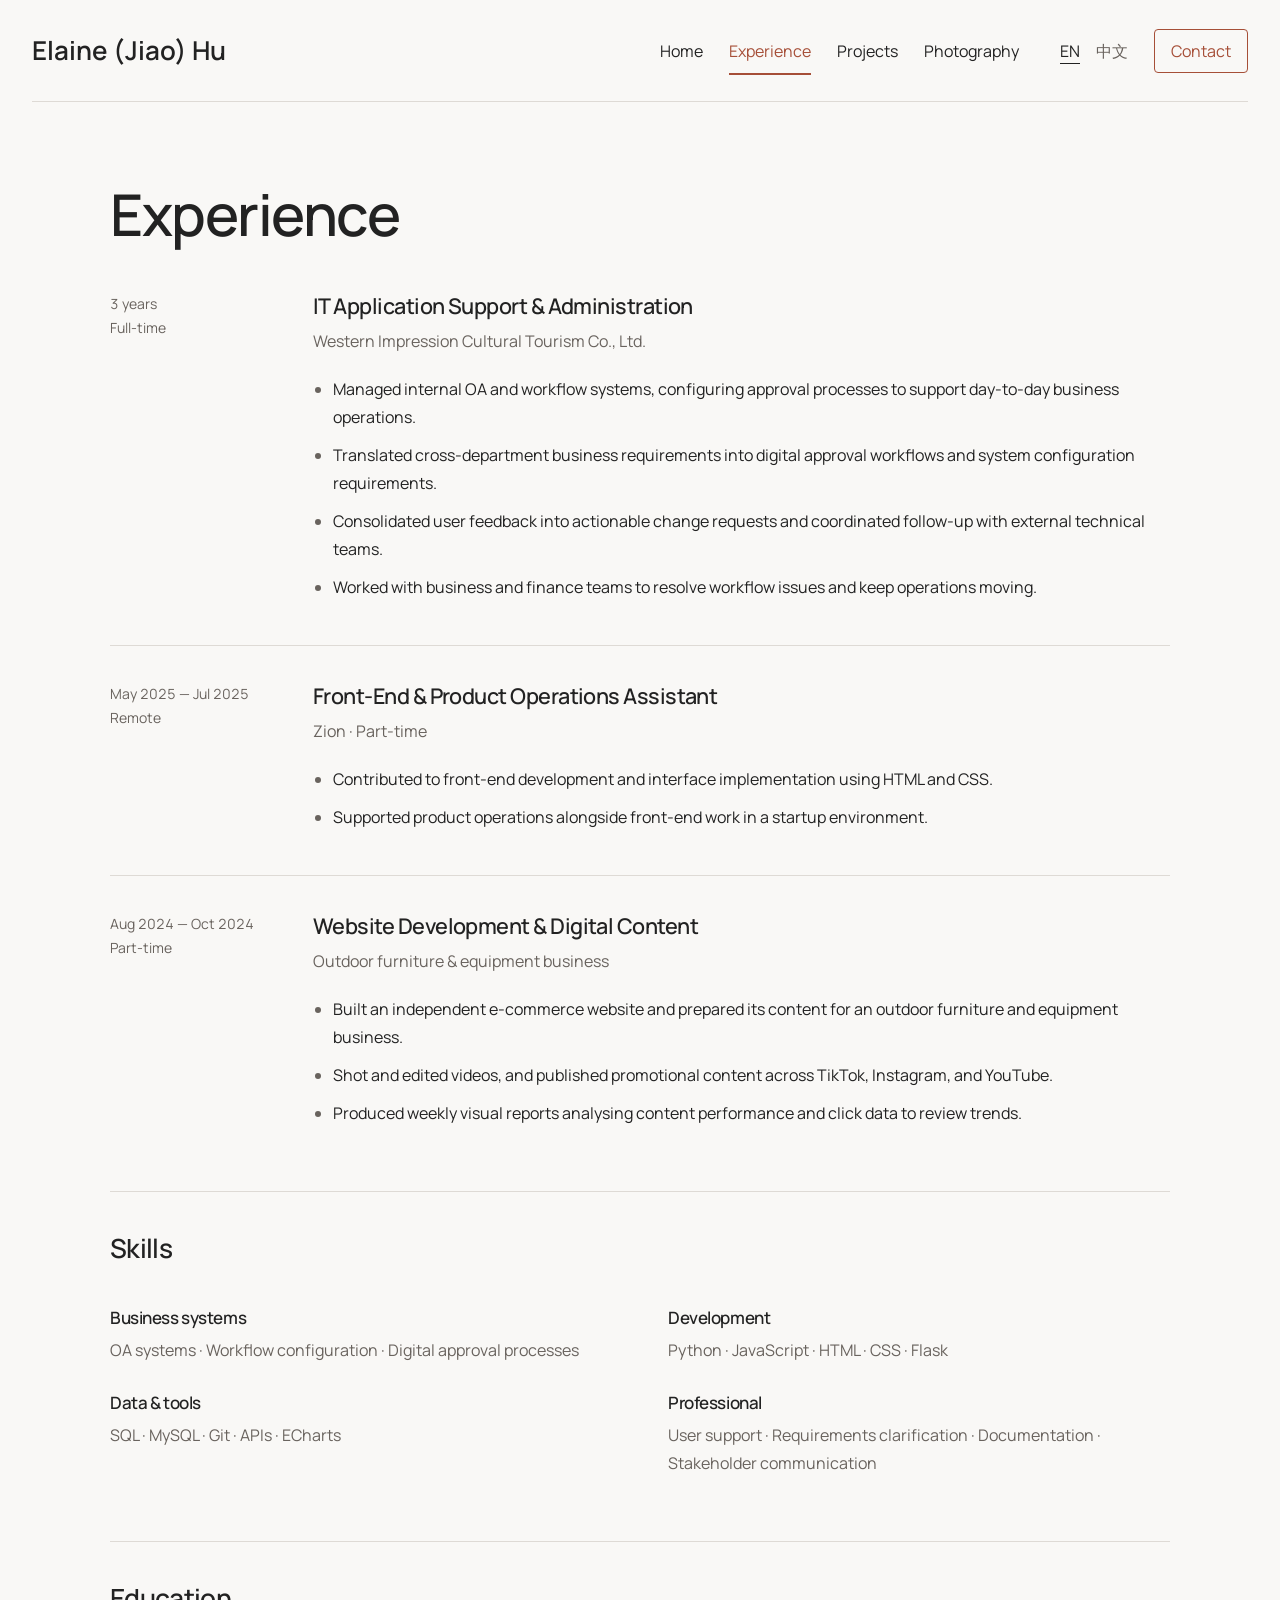
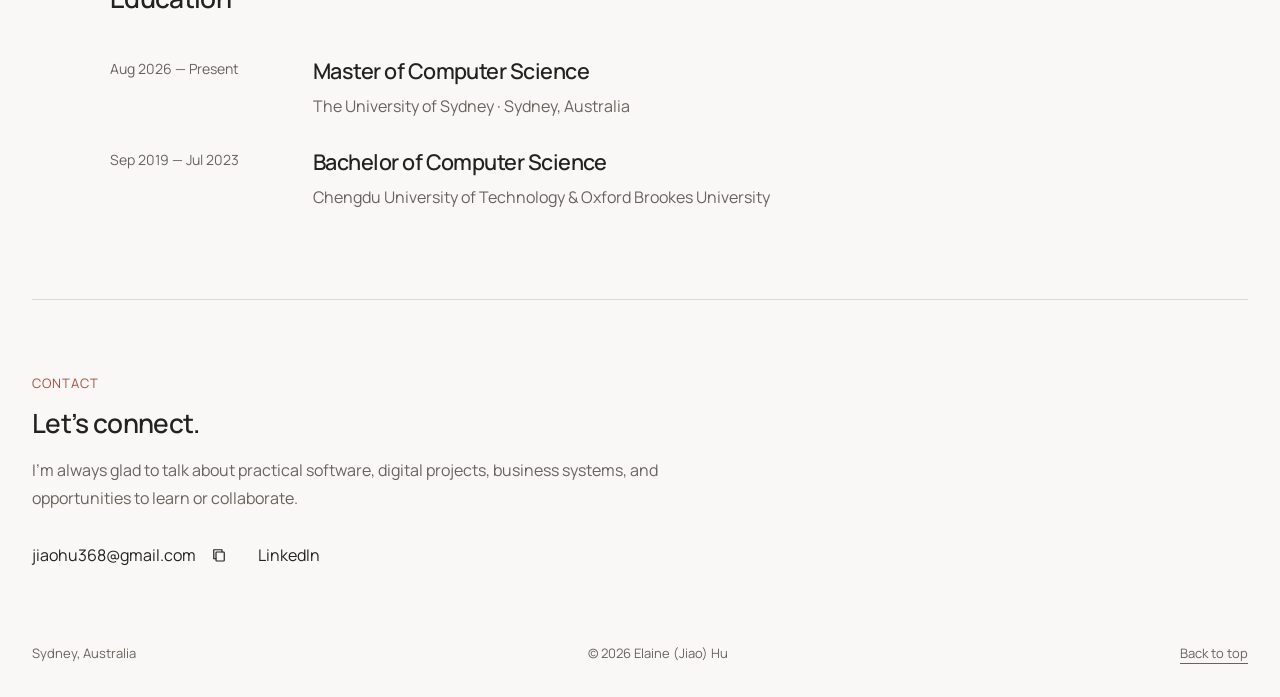
==== commit 0dbc26d8: "Match contact footer icon styling" ====
--- a/experience.html
+++ b/experience.html
@@ -165,10 +165,8 @@
         <h2 id="contact-title" data-i18n="contactTitle">Let’s connect.</h2>
         <p class="contact-footer-body" data-i18n="contactBody">I’m always glad to talk about practical software, digital projects, business systems, and opportunities to learn or collaborate.</p>
         <div class="contact-footer-links">
-          <a class="plain-email" href="mailto:jiaohu368@gmail.com">jiaohu368@gmail.com</a>
-          <button class="copy-email hero-copy-email" type="button" aria-label="Copy email" title="Copy email" data-copy-compact="true"><svg class="copy-symbol" width="16" height="16" viewBox="0 0 24 24" fill="none" stroke="currentColor" aria-hidden="true"><rect x="8" y="8" width="11" height="12" rx="1"/><path d="M16 8V5H5v12h3"/></svg><span class="copy-check" aria-hidden="true">✓</span></button>
-          <span aria-hidden="true">·</span>
-          <a class="linkedin-link" href="https://www.linkedin.com/in/elaine-hu-07b7482a6/" target="_blank" rel="noopener noreferrer" data-i18n="linkedinLabel">LinkedIn</a>
+          <span class="email-copy-group"><a class="plain-email" href="mailto:jiaohu368@gmail.com">jiaohu368@gmail.com</a><button class="copy-email hero-copy-email" type="button" aria-label="Copy email" title="Copy email" data-copy-compact="true"><svg class="copy-symbol" width="16" height="16" viewBox="0 0 24 24" fill="none" stroke="currentColor" aria-hidden="true"><rect x="8" y="8" width="11" height="12" rx="1"/><path d="M16 8V5H5v12h3"/></svg><span class="copy-check" aria-hidden="true">✓</span></button></span>
+          <a class="linkedin-link" href="https://www.linkedin.com/in/elaine-hu-07b7482a6/" target="_blank" rel="noopener noreferrer" data-i18n="linkedinLabel">LinkedIn <svg class="external-mark" viewBox="0 0 24 24" fill="none" stroke="currentColor" aria-hidden="true"><path d="M7 17 17 7M7 7h10v10"/></svg></a>
         </div>
       </div>
       <div class="contact-footer-meta">
--- a/site.css
+++ b/site.css
@@ -52,14 +52,20 @@
 .intro-copy { margin-top: 32px; font-size: 19px; line-height: 1.8; max-width: 68ch; }
 .intro-copy p + p { margin-top: 22px; }
 .contact-row { display: flex; flex-direction: column; align-items: flex-start; gap: 18px; margin-top: 36px; }
-.contact-details { display: flex; align-items: center; flex-wrap: wrap; gap: 18px; color: var(--muted); font-size: 16px; }
+.contact-details { display: flex; align-items: center; flex-wrap: wrap; gap: 24px; color: var(--muted); font-size: 16px; }
+.email-copy-group { display: inline-flex; align-items: center; gap: 8px; }
 .contact-details .plain-email,.contact-details .linkedin-link { color: inherit; }
 .hero-copy-email { display: inline-flex; align-items: center; justify-content: center; width: 28px; height: 28px; padding: 6px; border: 0; background: transparent; color: inherit; }
 .hero-copy-email:hover { color: inherit; background: var(--soft); }
 .copy-symbol { display: block; width: 16px; height: 16px; fill: none; stroke: currentColor; stroke-width: 1.6; stroke-linecap: round; stroke-linejoin: round; }
+.page-home .contact-row .copy-symbol { width: 18px; height: 18px; }
+.page-home .contact-row .hero-copy-email { width: 30px; height: 30px; }
 .copy-check { display: none; font-size: 18px; line-height: 1; }
 .hero-copy-email.is-copied .copy-symbol { display: none; }
 .hero-copy-email.is-copied .copy-check { display: inline; color: var(--accent); }
+.contact-details .linkedin-link { display: inline-flex; align-items: center; gap: 5px; color: inherit; text-decoration: none; }
+.contact-details .linkedin-link:hover { text-decoration: underline; }
+.external-mark { width: 15px; height: 15px; stroke-width: 1.6; }
 .contact-button { display: inline-flex; align-items: center; justify-content: center; gap: 14px; padding: 12px 21px; border-radius: 4px; background: var(--accent); color: white; text-decoration: none; transition: background 180ms,transform 220ms var(--ease); }
 .contact-button:hover { background: #853d2b; transform: translateY(-2px); }
 .plain-email { text-decoration: none; overflow-wrap: anywhere; }
@@ -69,7 +75,12 @@
 .contact-eyebrow { color: var(--accent); font-size: 13px; letter-spacing: .08em; text-transform: uppercase; }
 .contact-footer h2 { margin-top: 12px; }
 .contact-footer-body { max-width: 65ch; color: var(--muted); margin-top: 16px; }
-.contact-footer-links { display: flex; align-items: center; flex-wrap: wrap; gap: 14px; margin-top: 28px; }
+.contact-footer-links { display: flex; align-items: center; flex-wrap: wrap; gap: 24px; margin-top: 28px; }
+.contact-footer .email-copy-group { gap: 8px; }
+.contact-footer .copy-symbol { width: 18px; height: 18px; }
+.contact-footer .copy-email.hero-copy-email { width: 30px; height: 30px; }
+.contact-footer .linkedin-link { display: inline-flex; align-items: center; gap: 5px; color: inherit; text-decoration: none; }
+.contact-footer .linkedin-link:hover { text-decoration: underline; }
 .copy-email { border: 1px solid var(--line); background: transparent; padding: 7px 12px; color: var(--muted); border-radius: 4px; }
 .copy-email:hover { color: var(--accent); border-color: var(--accent); }
 .copy-email.hero-copy-email { width: 28px; height: 28px; padding: 6px; border: 0; border-radius: 4px; color: inherit; background: transparent; }
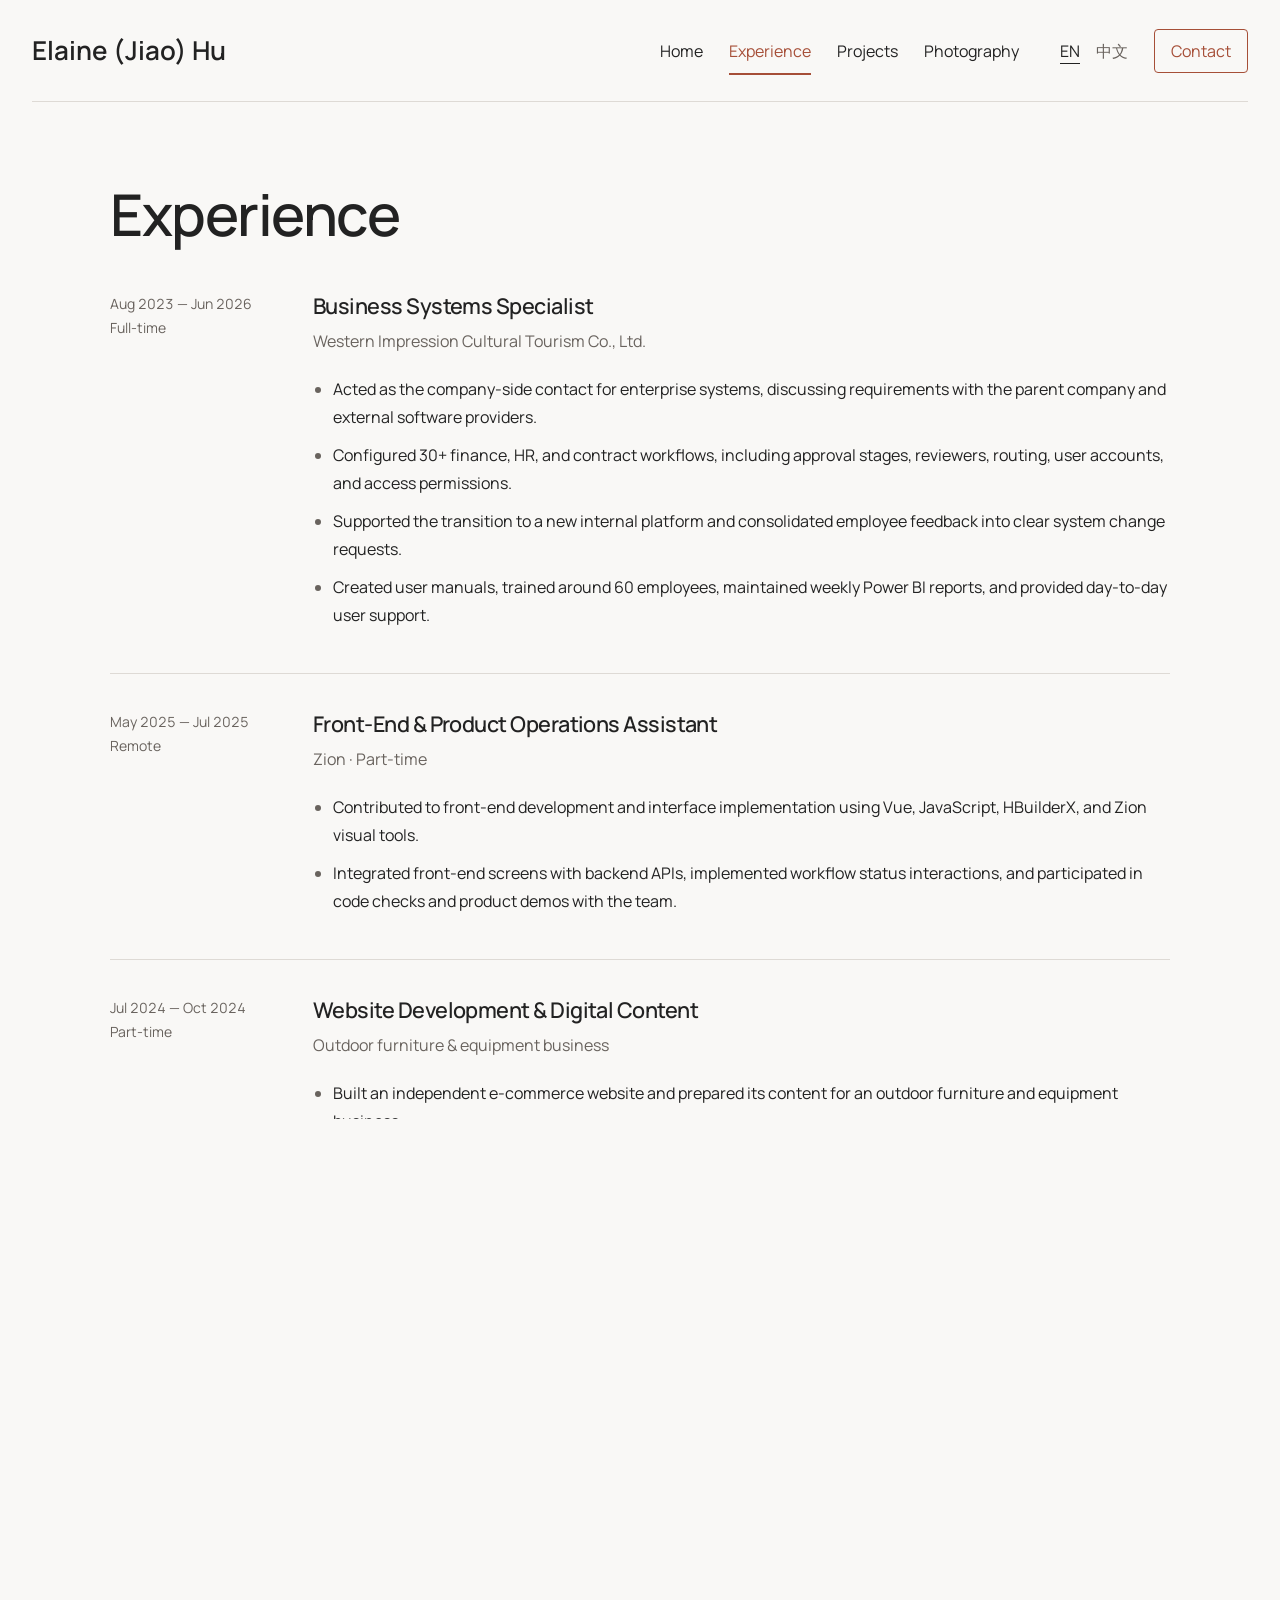
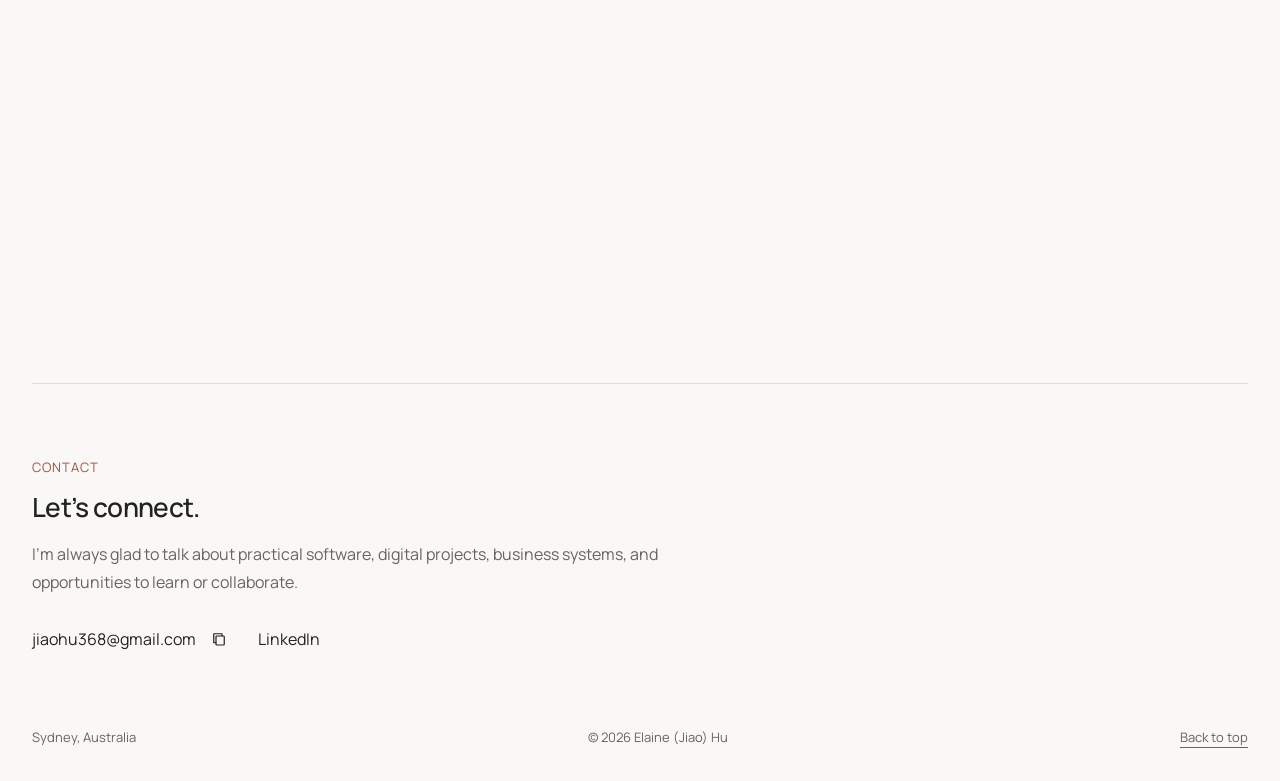
==== commit 22657a7c: "Align experience and projects with current CV" ====
--- a/experience.html
+++ b/experience.html
@@ -69,17 +69,17 @@
         <div class="section-content timeline">
           <article class="timeline-item">
             <div class="timeline-meta">
-              <time data-i18n="job1Date">3 years</time>
+              <time data-i18n="job1Date">Aug 2023 — Jun 2026</time>
               <span data-i18n="job1Place">Full-time</span>
             </div>
             <div class="timeline-main">
-              <h3 data-i18n="job1Title">IT Application Support &amp; Administration</h3>
+              <h3 data-i18n="job1Title">Business Systems Specialist</h3>
               <p class="organization" data-i18n="job1Company">Western Impression Cultural Tourism Co., Ltd.</p>
               <ul>
-                <li data-i18n="job1Bullet1">Managed internal OA and workflow systems, configuring approval processes to support day-to-day business operations.</li>
-                <li data-i18n="job1Bullet2">Translated cross-department business requirements into digital approval workflows and system configuration requirements.</li>
-                <li data-i18n="job1Bullet3">Consolidated user feedback into actionable change requests and coordinated follow-up with external technical teams.</li>
-                <li data-i18n="job1Bullet4">Worked with business and finance teams to resolve workflow issues and keep operations moving.</li>
+                <li data-i18n="job1Bullet1">Acted as the company-side contact for enterprise systems, discussing requirements with the parent company and external software providers.</li>
+                <li data-i18n="job1Bullet2">Configured 30+ finance, HR, and contract workflows, including approval stages, reviewers, routing, user accounts, and access permissions.</li>
+                <li data-i18n="job1Bullet3">Supported the transition to a new internal platform and consolidated employee feedback into clear system change requests.</li>
+                <li data-i18n="job1Bullet4">Created user manuals, trained around 60 employees, maintained weekly Power BI reports, and provided day-to-day user support.</li>
               </ul>
             </div>
           </article>
@@ -93,15 +93,15 @@
               <h3 data-i18n="job2Title">Front-End & Product Operations Assistant</h3>
               <p class="organization" data-i18n="job2Company">Zion · Part-time</p>
               <ul>
-                <li data-i18n="job2Bullet1">Contributed to front-end development and interface implementation using HTML and CSS.</li>
-                <li data-i18n="job2Bullet2">Supported product operations alongside front-end work in a startup environment.</li>
+                <li data-i18n="job2Bullet1">Contributed to front-end development and interface implementation using Vue, JavaScript, HBuilderX, and Zion visual tools.</li>
+                <li data-i18n="job2Bullet2">Integrated front-end screens with backend APIs, implemented workflow status interactions, and participated in code checks and product demos with the team.</li>
               </ul>
             </div>
           </article>
 
           <article class="timeline-item">
             <div class="timeline-meta">
-              <time data-i18n="job3Date">Aug 2024 — Oct 2024</time>
+              <time data-i18n="job3Date">Jul 2024 — Oct 2024</time>
               <span data-i18n="job3Place">Part-time</span>
             </div>
             <div class="timeline-main">
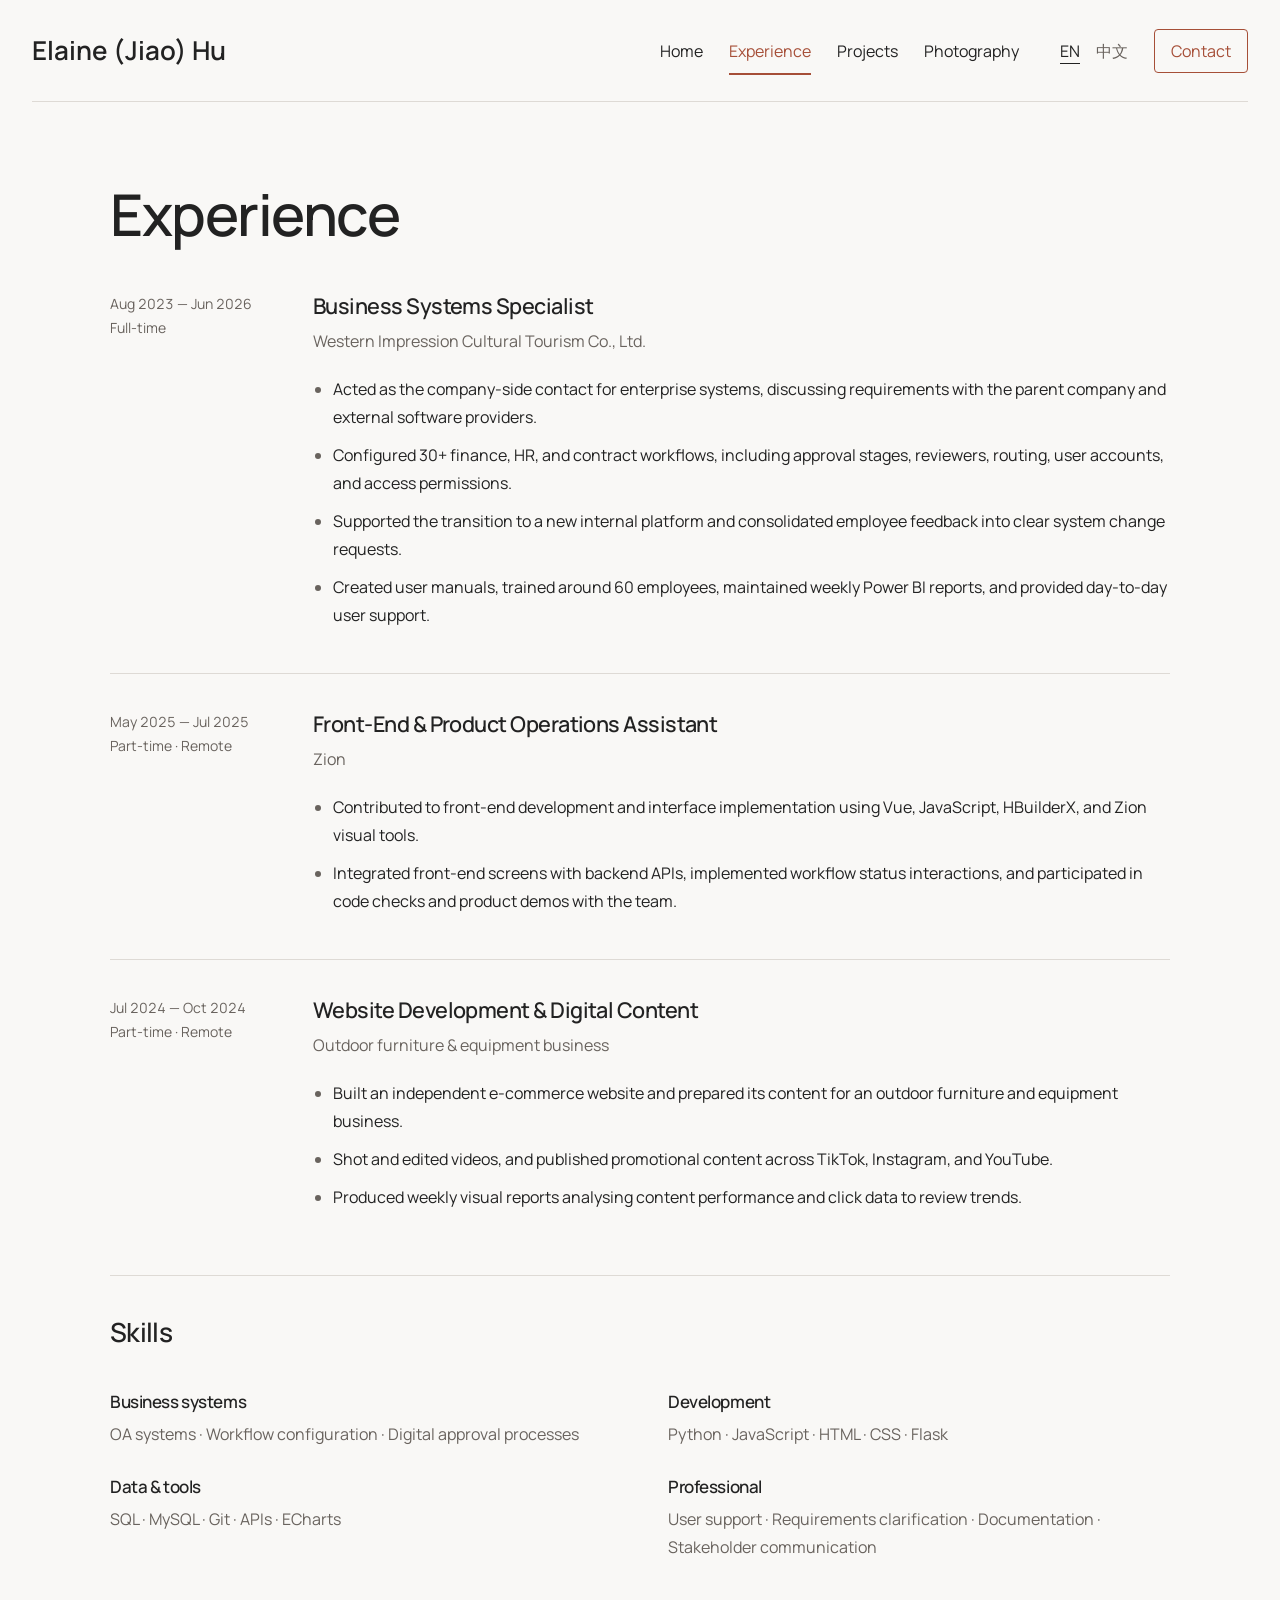
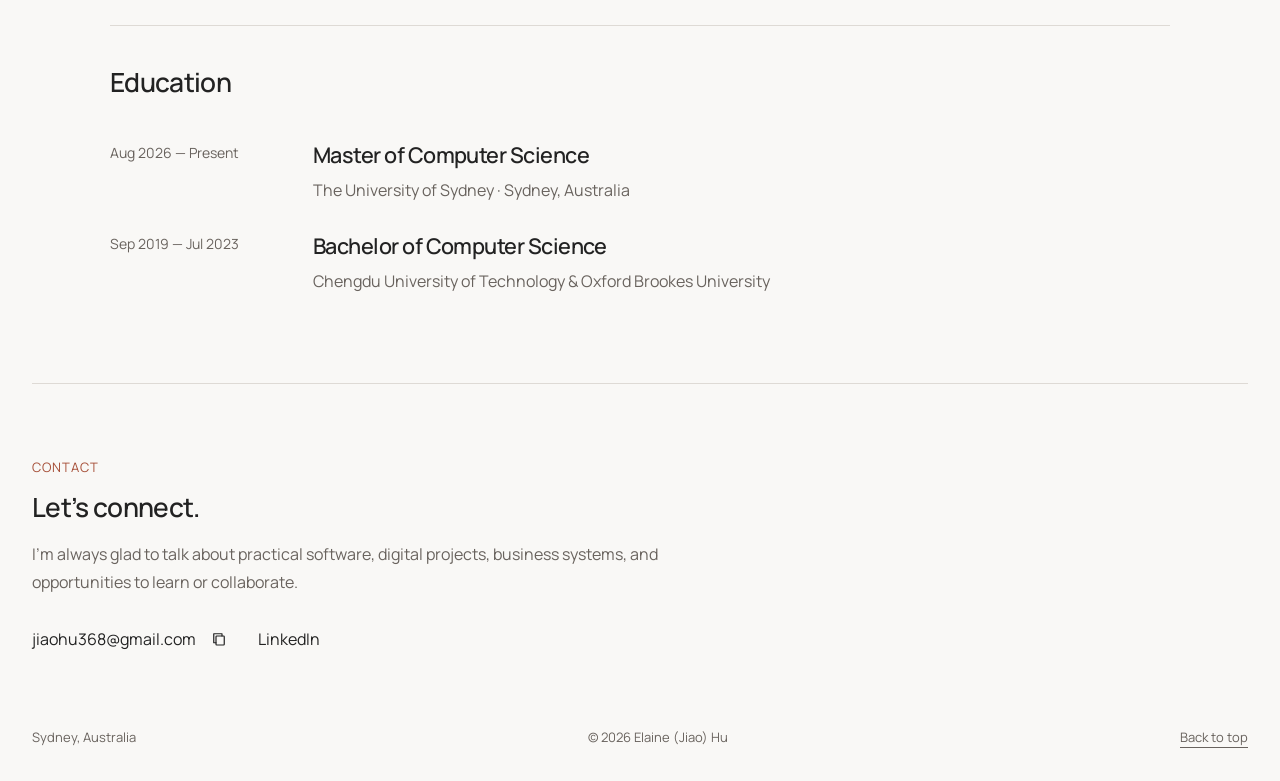
==== commit 2b29e26e: "Unify remote part-time experience labels" ====
--- a/experience.html
+++ b/experience.html
@@ -87,11 +87,11 @@
           <article class="timeline-item">
             <div class="timeline-meta">
               <time data-i18n="job2Date">May 2025 — Jul 2025</time>
-              <span data-i18n="job2Place">Remote</span>
+              <span data-i18n="job2Place">Part-time · Remote</span>
             </div>
             <div class="timeline-main">
               <h3 data-i18n="job2Title">Front-End & Product Operations Assistant</h3>
-              <p class="organization" data-i18n="job2Company">Zion · Part-time</p>
+              <p class="organization" data-i18n="job2Company">Zion</p>
               <ul>
                 <li data-i18n="job2Bullet1">Contributed to front-end development and interface implementation using Vue, JavaScript, HBuilderX, and Zion visual tools.</li>
                 <li data-i18n="job2Bullet2">Integrated front-end screens with backend APIs, implemented workflow status interactions, and participated in code checks and product demos with the team.</li>
@@ -102,7 +102,7 @@
           <article class="timeline-item">
             <div class="timeline-meta">
               <time data-i18n="job3Date">Jul 2024 — Oct 2024</time>
-              <span data-i18n="job3Place">Part-time</span>
+              <span data-i18n="job3Place">Part-time · Remote</span>
             </div>
             <div class="timeline-main">
               <h3 data-i18n="job3Title">Website Development & Digital Content</h3>
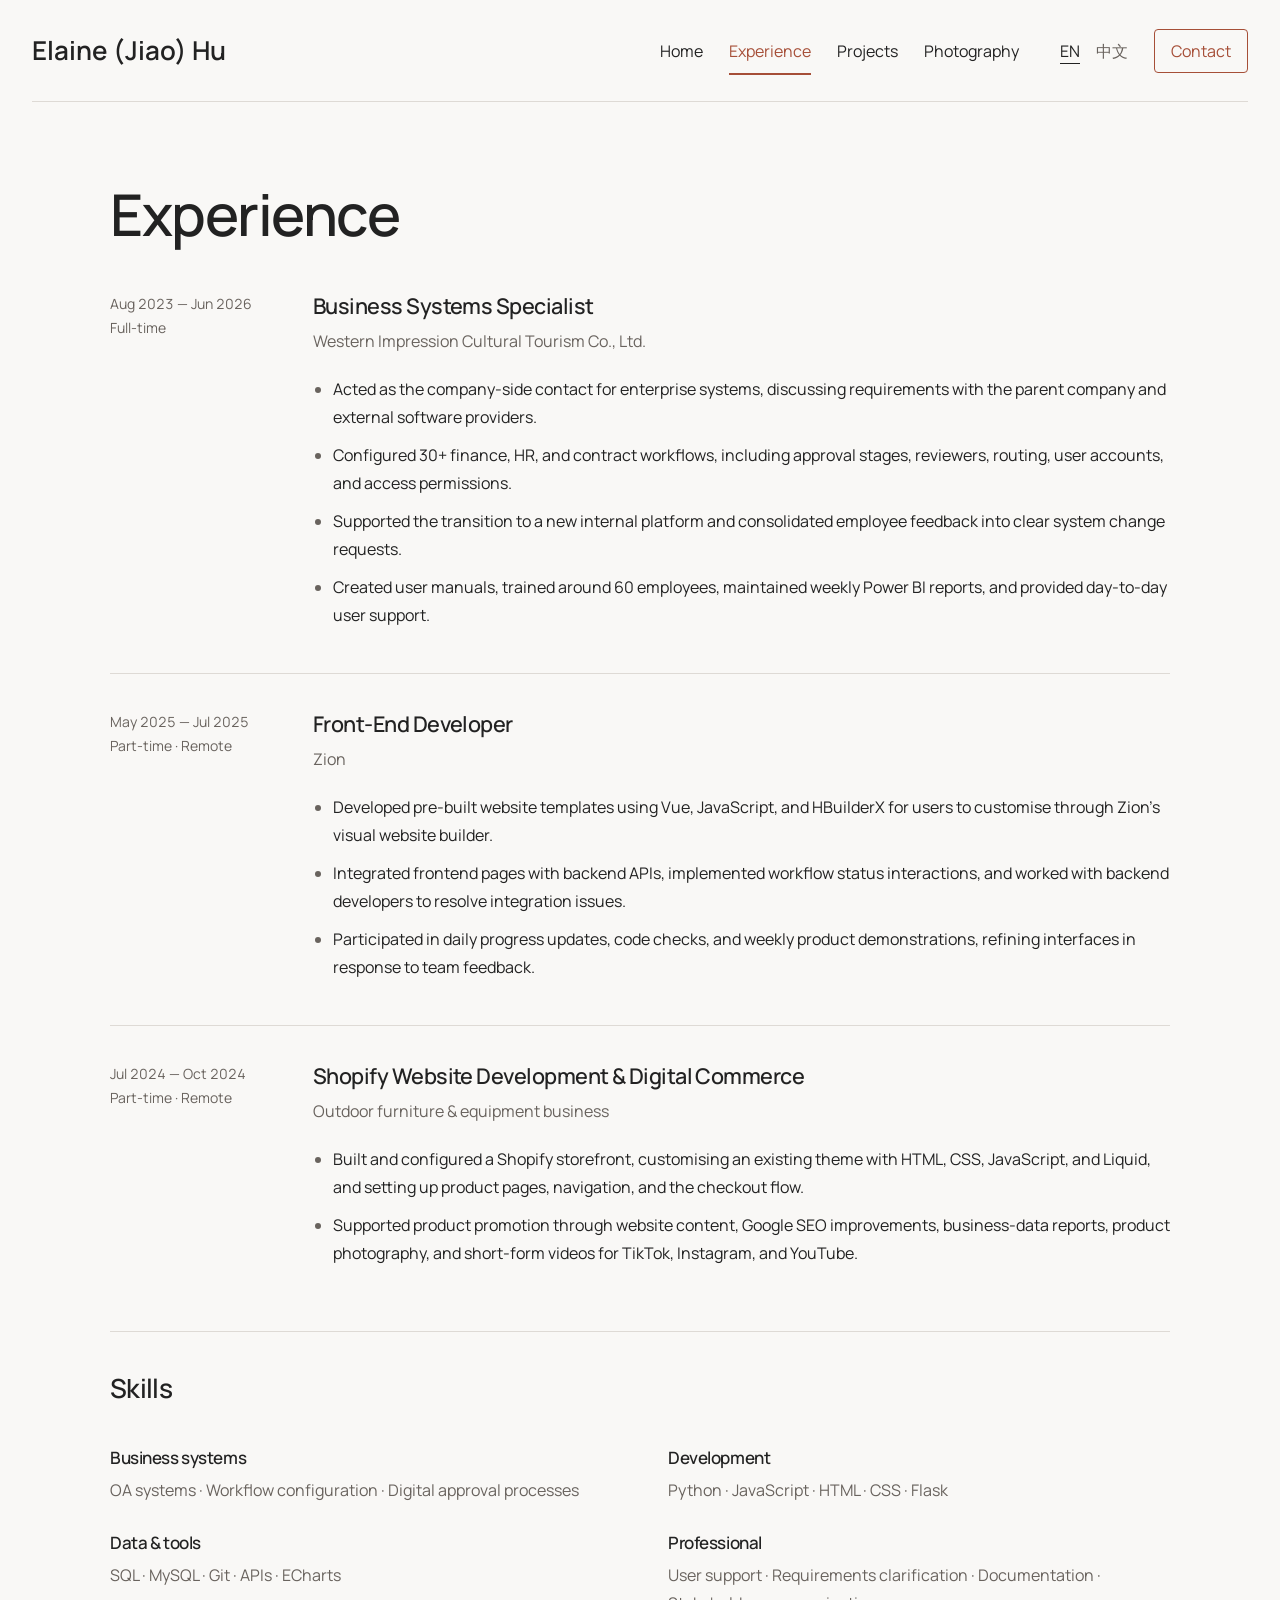
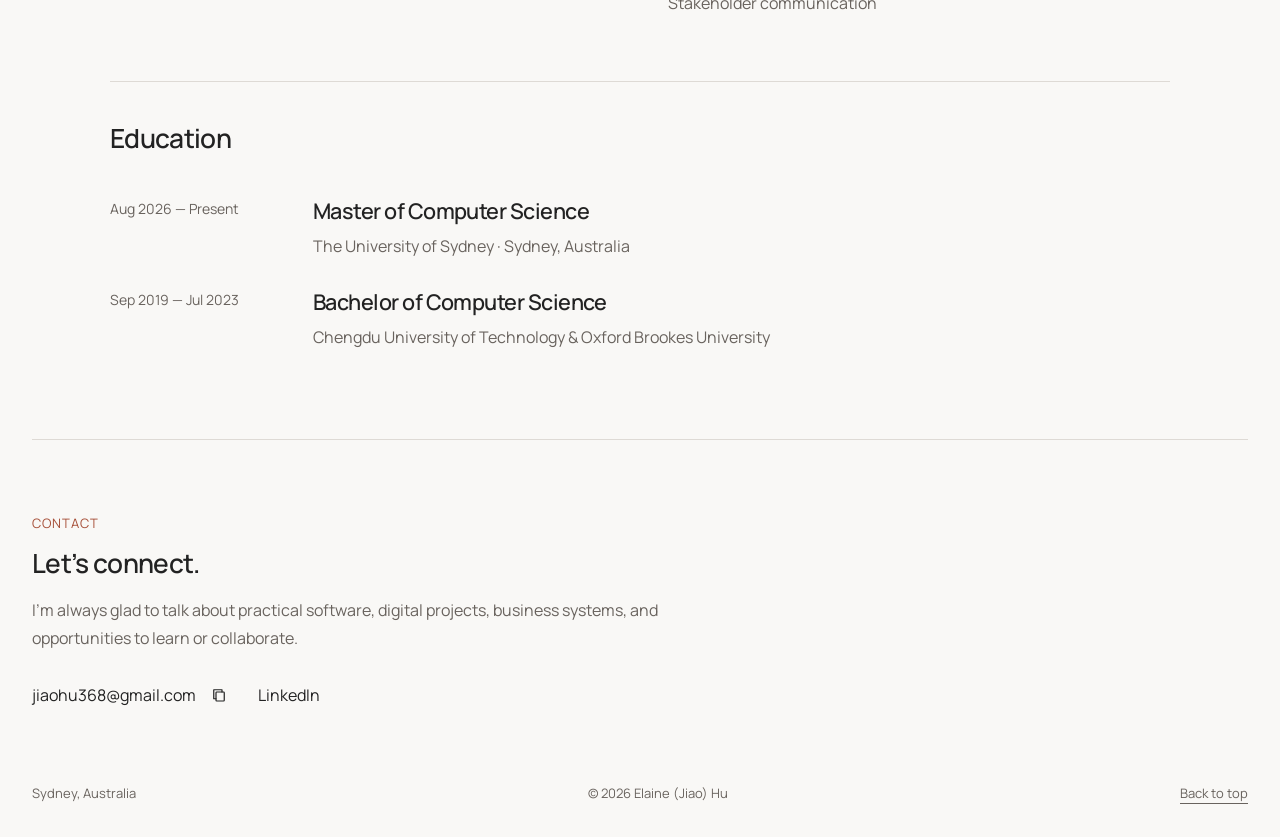
==== commit 851da4cb: "Refine frontend and Shopify experience details" ====
--- a/experience.html
+++ b/experience.html
@@ -90,11 +90,12 @@
               <span data-i18n="job2Place">Part-time · Remote</span>
             </div>
             <div class="timeline-main">
-              <h3 data-i18n="job2Title">Front-End & Product Operations Assistant</h3>
+              <h3 data-i18n="job2Title">Front-End Developer</h3>
               <p class="organization" data-i18n="job2Company">Zion</p>
               <ul>
-                <li data-i18n="job2Bullet1">Contributed to front-end development and interface implementation using Vue, JavaScript, HBuilderX, and Zion visual tools.</li>
-                <li data-i18n="job2Bullet2">Integrated front-end screens with backend APIs, implemented workflow status interactions, and participated in code checks and product demos with the team.</li>
+                <li data-i18n="job2Bullet1">Developed pre-built website templates using Vue, JavaScript, and HBuilderX for users to customise through Zion’s visual website builder.</li>
+                <li data-i18n="job2Bullet2">Integrated frontend pages with backend APIs, implemented workflow status interactions, and worked with backend developers to resolve integration issues.</li>
+                <li data-i18n="job2Bullet3">Participated in daily progress updates, code checks, and weekly product demonstrations, refining interfaces in response to team feedback.</li>
               </ul>
             </div>
           </article>
@@ -105,12 +106,11 @@
               <span data-i18n="job3Place">Part-time · Remote</span>
             </div>
             <div class="timeline-main">
-              <h3 data-i18n="job3Title">Website Development & Digital Content</h3>
+              <h3 data-i18n="job3Title">Shopify Website Development &amp; Digital Commerce</h3>
               <p class="organization" data-i18n="job3Company">Outdoor furniture & equipment business</p>
               <ul>
-                <li data-i18n="job3Bullet1">Built an independent e-commerce website and prepared its content for an outdoor furniture and equipment business.</li>
-                <li data-i18n="job3Bullet2">Shot and edited videos, and published promotional content across TikTok, Instagram, and YouTube.</li>
-                <li data-i18n="job3Bullet3">Produced weekly visual reports analysing content performance and click data to review trends.</li>
+                <li data-i18n="job3Bullet1">Built and configured a Shopify storefront, customising an existing theme with HTML, CSS, JavaScript, and Liquid, and setting up product pages, navigation, and the checkout flow.</li>
+                <li data-i18n="job3Bullet2">Supported product promotion through website content, Google SEO improvements, business-data reports, product photography, and short-form videos for TikTok, Instagram, and YouTube.</li>
               </ul>
             </div>
           </article>
